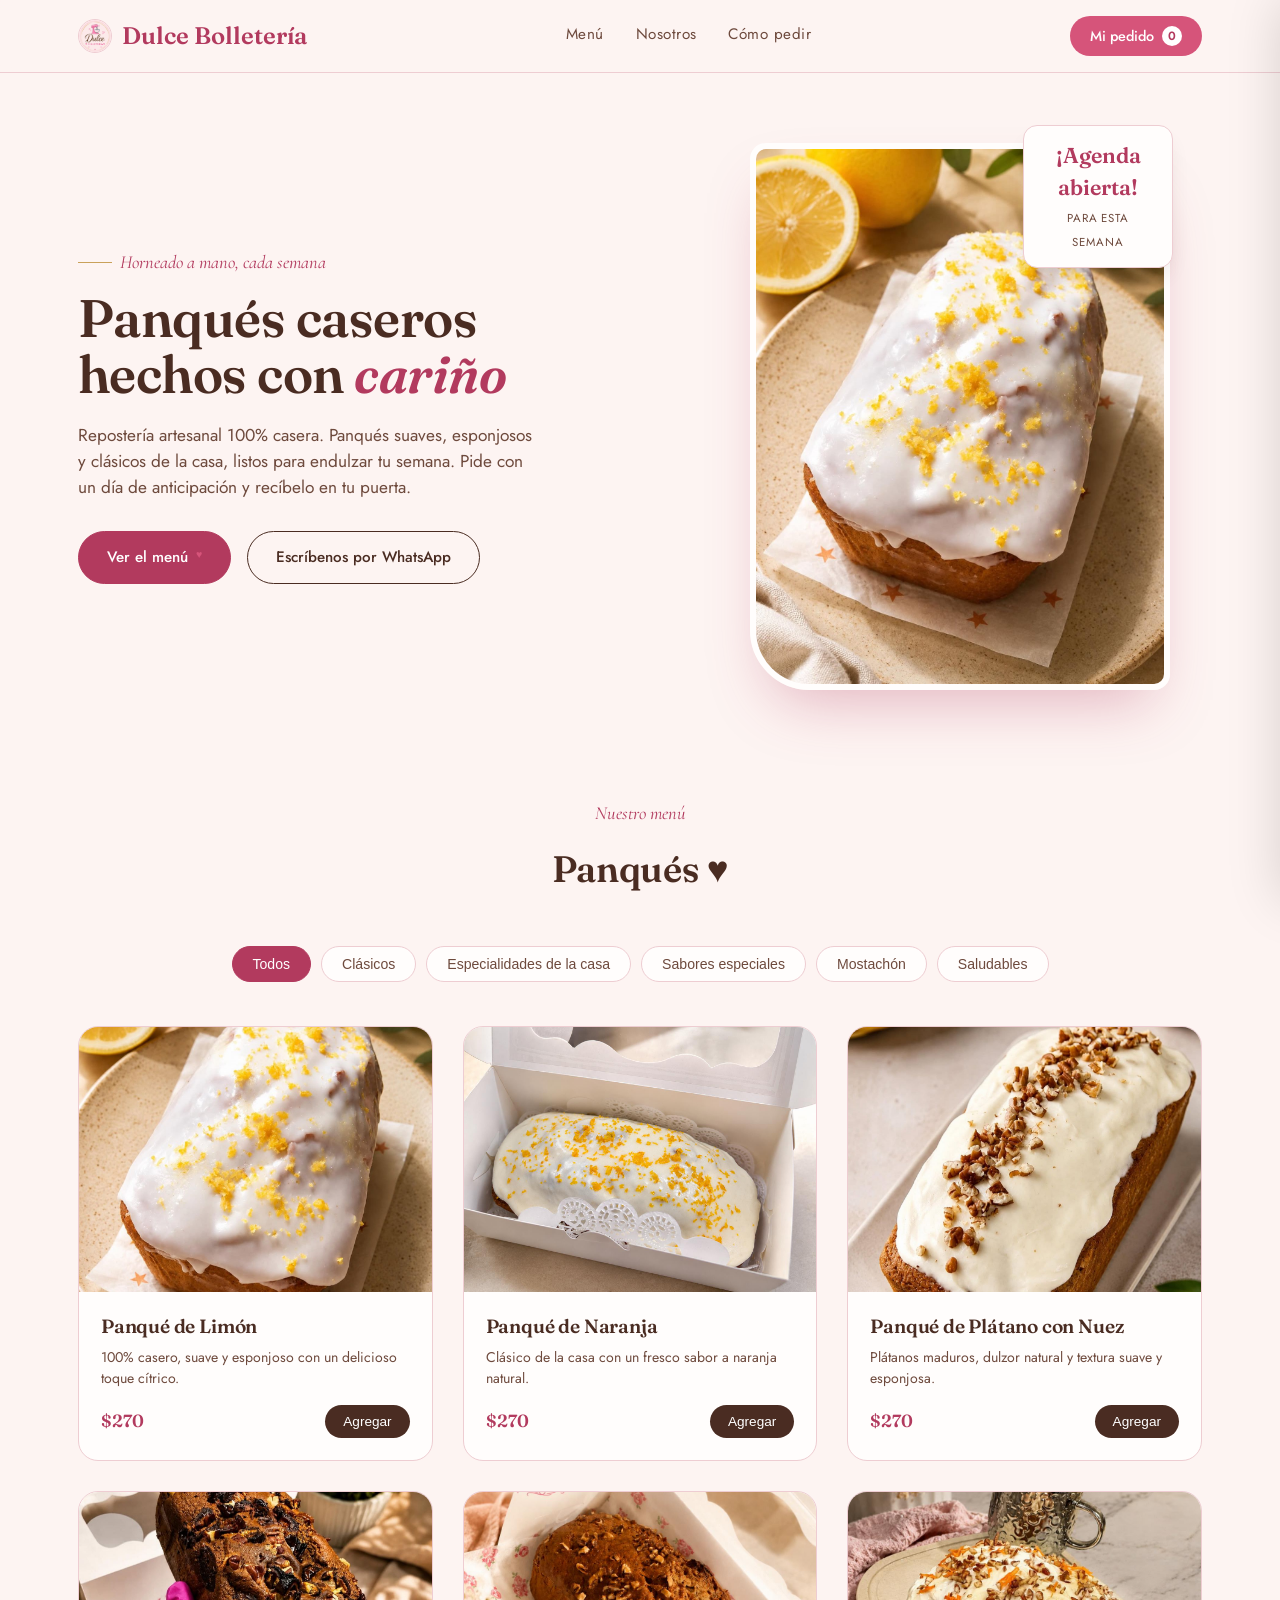
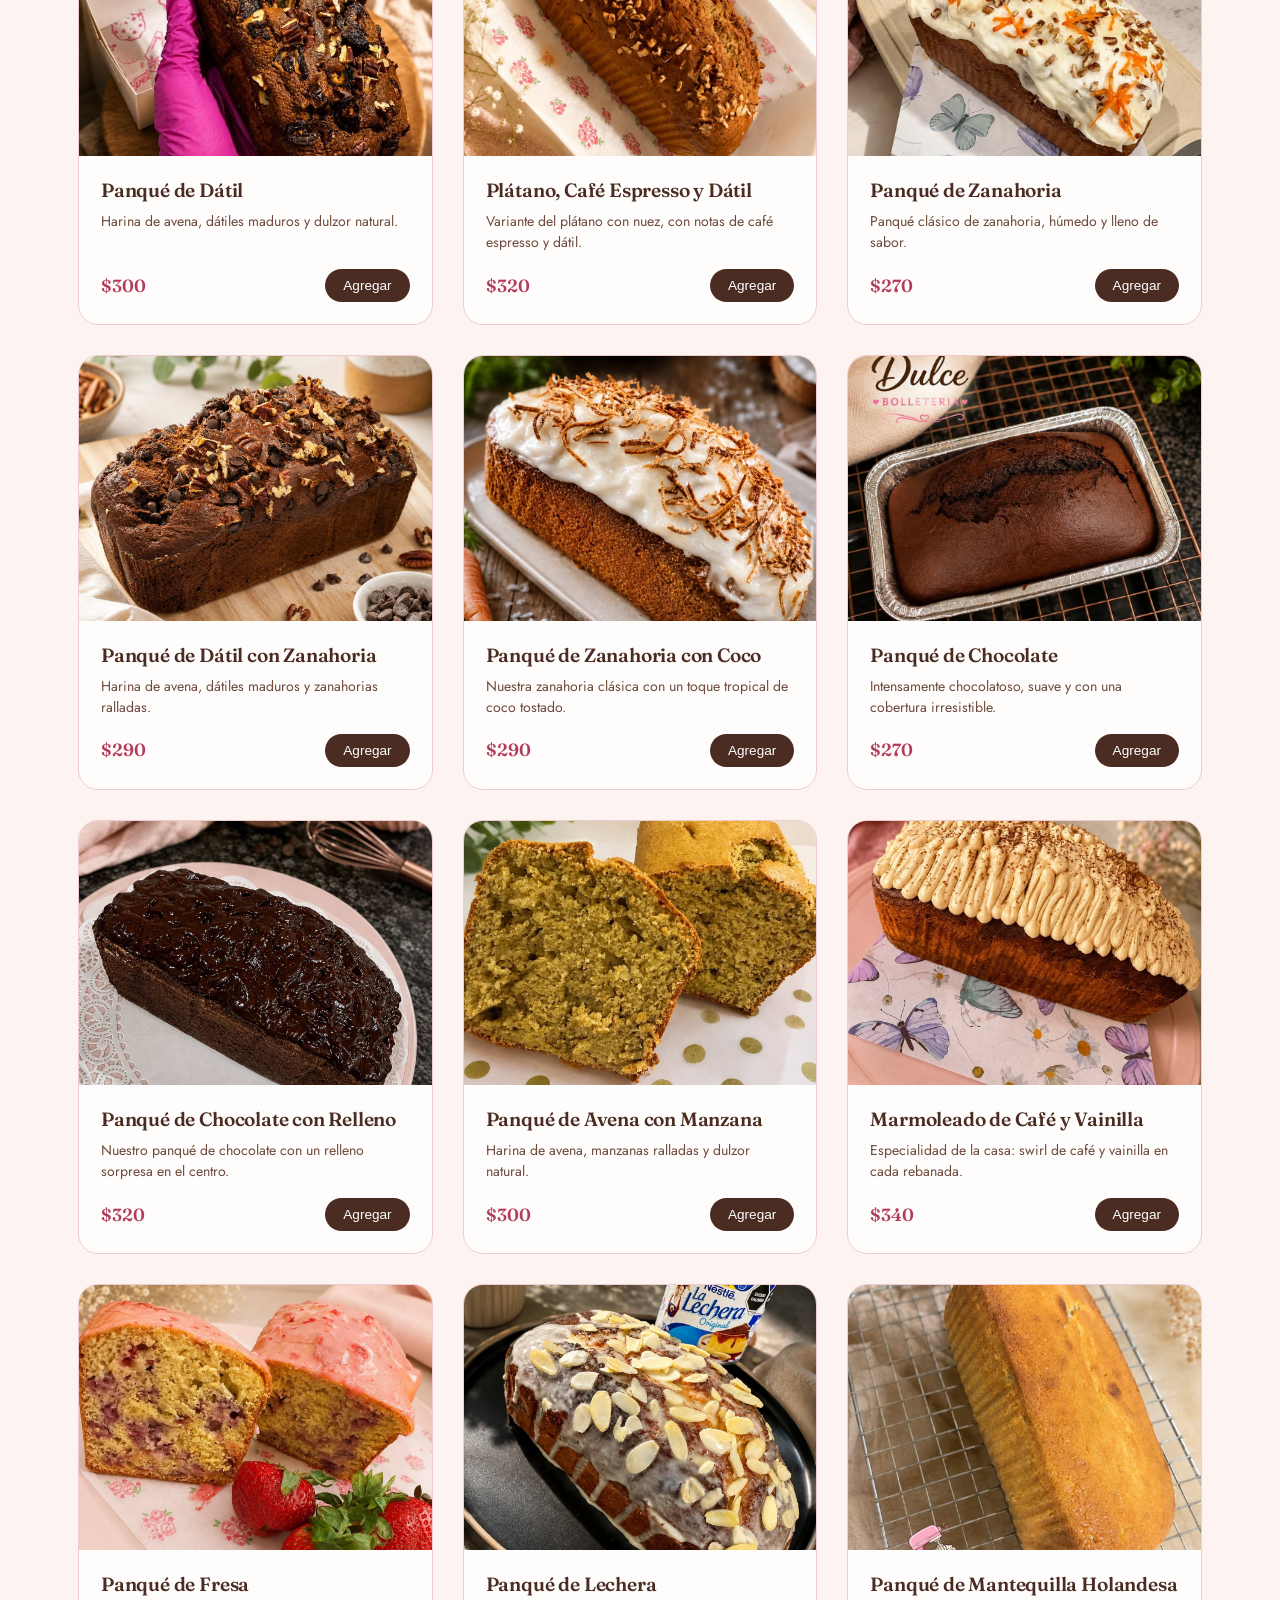
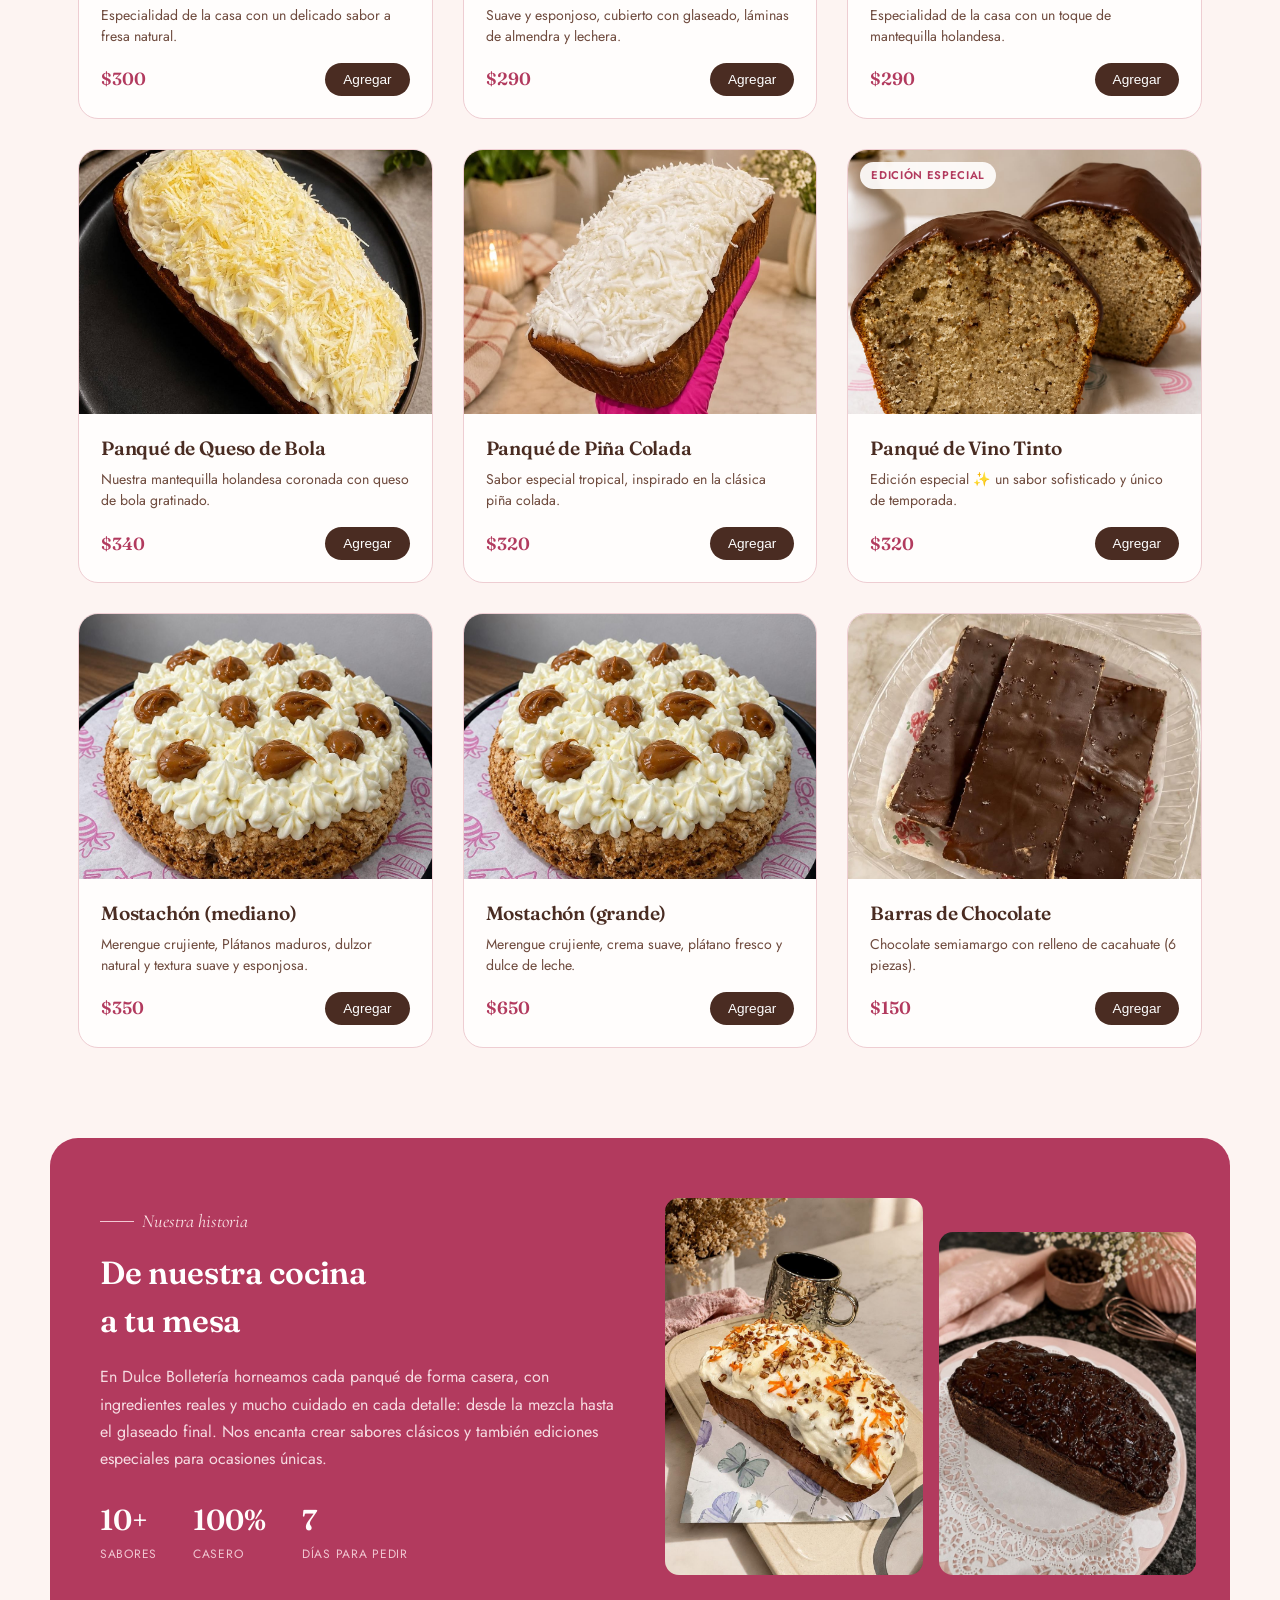
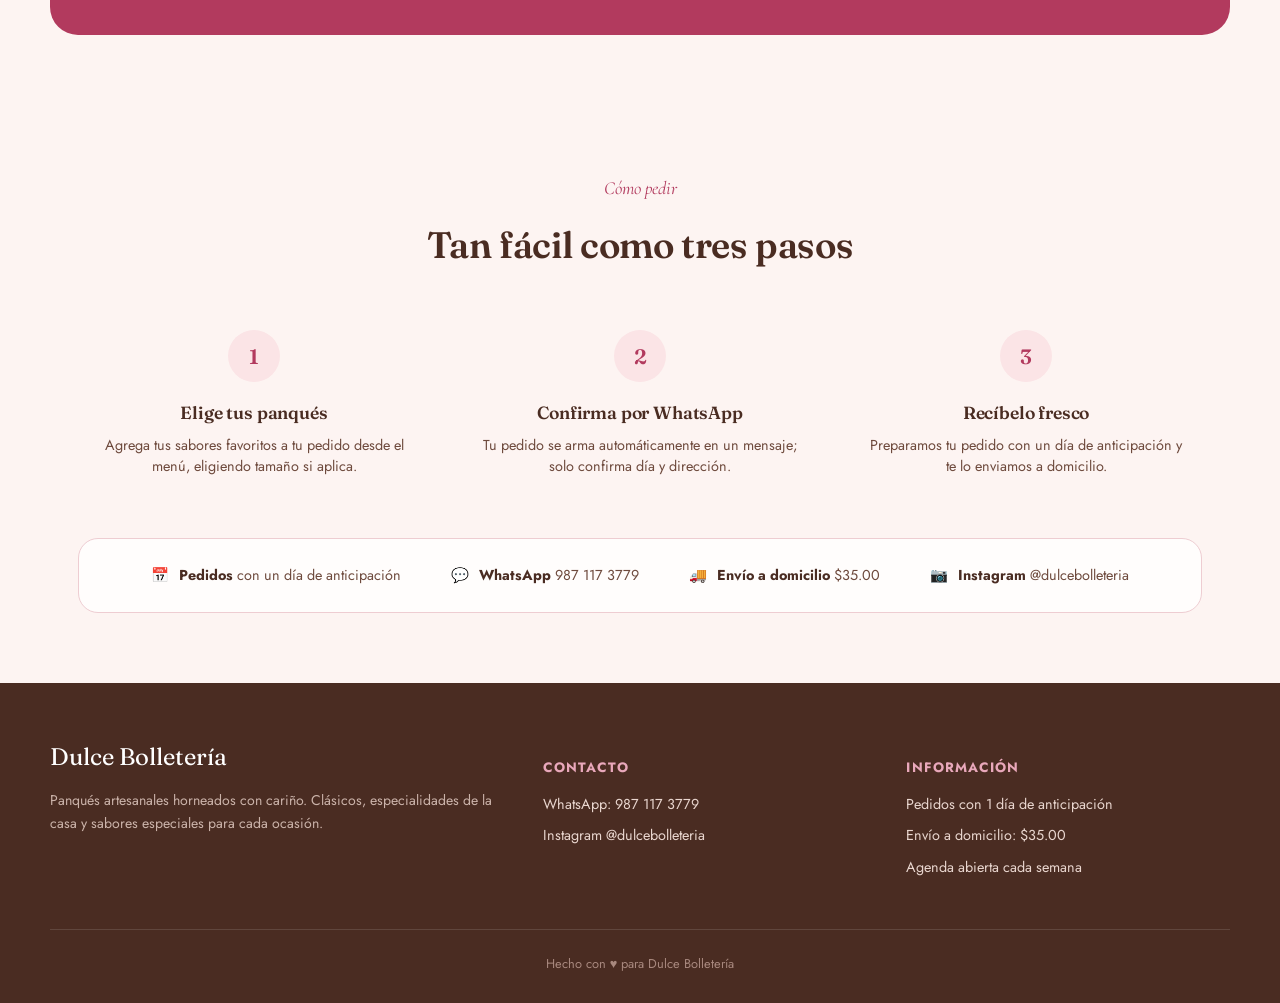
==== index.html @ 69034019 "Update favicon link in index.html" ====
<!DOCTYPE html>
<html lang="es">
<head>
<meta charset="UTF-8">
<meta name="viewport" content="width=device-width, initial-scale=1.0">
<title>Dulce Bolletería — Panqués artesanales</title>
<link rel="icon" type="image/png" href="imgs/logo.jpeg">
<link rel="apple-touch-icon" href="imgs/favicon-180.png">
<link rel="preconnect" href="https://fonts.googleapis.com">
<link href="https://fonts.googleapis.com/css2?family=Cormorant+Garamond:ital,wght@0,500;0,600;0,700;1,500&family=Fraunces:ital,opsz,wght@0,9..144,500;0,9..144,600;1,9..144,500&family=Jost:wght@400;500;600&display=swap" rel="stylesheet">
<link rel="stylesheet" href="css/style.css">
</head>
<body>

<header>
  <div class="nav-wrap">
    <a href="#" class="brand">
      <img class="mixer" src="imgs/logo.jpeg" alt="Logo Dulce Bolletería">
      Dulce Bolletería
    </a>
    <nav class="links">
      <a href="#menu">Menú</a>
      <a href="#nosotros">Nosotros</a>
      <a href="#pedidos">Cómo pedir</a>
    </nav>
    <button class="cart-btn" onclick="openCart()">
      Mi pedido <span class="cart-count" id="cartCount">0</span>
    </button>
  </div>
</header>

<section class="hero">
  <div>
    <div class="hero-eyebrow"><span class="rule"></span> Horneado a mano, cada semana</div>
    <h1>Panqués caseros<br>hechos con <em>cariño</em></h1>
    <p>Repostería artesanal 100% casera. Panqués suaves, esponjosos y clásicos de la casa, listos para endulzar tu semana. Pide con un día de anticipación y recíbelo en tu puerta.</p>
    <div class="hero-ctas">
      <a href="#menu" class="btn-primary">Ver el menú <span class="heart">♥</span></a>
      <a href="https://wa.me/529871173779" target="_blank" class="btn-secondary">Escríbenos por WhatsApp</a>
    </div>
  </div>
  <div class="hero-visual">
    <img src="imgs/panque_limon.jpeg" alt="Panqué de limón">
    <div class="hero-badge">
      <span class="k">¡Agenda<br>abierta!</span>
      <span class="l">Para esta semana</span>
    </div>
  </div>
</section>

<section id="menu">
  <div class="section-head">
    <div class="hero-eyebrow" style="justify-content:center">Nuestro menú</div>
    <h2>Panqués <span class="script">♥</span></h2>
  </div>

  <div class="cat-tabs">
    <button class="cat-tab active" data-filter="all">Todos</button>
    <button class="cat-tab" data-filter="clasicos">Clásicos</button>
    <button class="cat-tab" data-filter="especialidades">Especialidades de la casa</button>
    <button class="cat-tab" data-filter="especiales">Sabores especiales</button>
    <button class="cat-tab" data-filter="mostachon">Mostachón</button>
    <button class="cat-tab" data-filter="saludables">Saludables</button>
  </div>

  <div class="grid" id="productGrid"></div>
</section>

<section class="about" id="nosotros">
  <div>
    <div class="hero-eyebrow" style="color:#fbe4e6"><span class="rule" style="background:#f2c9d4"></span> Nuestra historia</div>
    <h2>De nuestra cocina<br>a tu mesa</h2>
    <p>En Dulce Bolletería horneamos cada panqué de forma casera, con ingredientes reales y mucho cuidado en cada detalle: desde la mezcla hasta el glaseado final. Nos encanta crear sabores clásicos y también ediciones especiales para ocasiones únicas.</p>
    <div class="about-stats">
      <div><span class="k">10+</span><span class="l">Sabores</span></div>
      <div><span class="k">100%</span><span class="l">Casero</span></div>
      <div><span class="k">7</span><span class="l">Días para pedir</span></div>
    </div>
  </div>
  <div class="about-visual">
    <img src="imgs/panque_zanahoria.jpeg" alt="Panqué de zanahoria con coco">
    <img src="imgs/panque_chocolate.jpeg" alt="Panqué de chocolate">
  </div>
</section>

<section id="pedidos">
  <div class="section-head">
    <div class="hero-eyebrow" style="justify-content:center">Cómo pedir</div>
    <h2>Tan fácil como tres pasos</h2>
  </div>
  <div class="steps">
    <div class="step">
      <div class="num">1</div>
      <h3>Elige tus panqués</h3>
      <p>Agrega tus sabores favoritos a tu pedido desde el menú, eligiendo tamaño si aplica.</p>
    </div>
    <div class="step">
      <div class="num">2</div>
      <h3>Confirma por WhatsApp</h3>
      <p>Tu pedido se arma automáticamente en un mensaje; solo confirma día y dirección.</p>
    </div>
    <div class="step">
      <div class="num">3</div>
      <h3>Recíbelo fresco</h3>
      <p>Preparamos tu pedido con un día de anticipación y te lo enviamos a domicilio.</p>
    </div>
  </div>

  <div class="info-strip">
    <div class="info-item">📅 <span><strong>Pedidos</strong> con un día de anticipación</span></div>
    <div class="info-item">💬 <span><strong>WhatsApp</strong> 987 117 3779</span></div>
    <div class="info-item">🚚 <span><strong>Envío a domicilio</strong> $35.00</span></div>
    <div class="info-item">📷 <span><strong>Instagram</strong> @dulcebolleteria</span></div>
  </div>
</section>

<footer>
  <div class="footer-wrap">
    <div>
      <div class="footer-brand">Dulce Bolletería</div>
      <p>Panqués artesanales horneados con cariño. Clásicos, especialidades de la casa y sabores especiales para cada ocasión.</p>
    </div>
    <div>
      <h4>Contacto</h4>
      <ul>
        <li><a href="https://wa.me/529871173779" target="_blank">WhatsApp: 987 117 3779</a></li>
        <li><a href="https://instagram.com/dulcebolleteria" target="_blank">Instagram @dulcebolleteria</a></li>
      </ul>
    </div>
    <div>
      <h4>Información</h4>
      <ul>
        <li>Pedidos con 1 día de anticipación</li>
        <li>Envío a domicilio: $35.00</li>
        <li>Agenda abierta cada semana</li>
      </ul>
    </div>
  </div>
  <div class="footer-bottom">Hecho con ♥ para Dulce Bolletería</div>
</footer>

<!-- Cart drawer -->
<div class="overlay" id="overlay" onclick="closeCart()"></div>
<div class="drawer" id="drawer">
  <div class="drawer-head">
    <h3>Tu pedido</h3>
    <button class="close-btn" onclick="closeCart()">&times;</button>
  </div>
  <div class="drawer-body" id="drawerBody">
    <div class="drawer-empty">Aún no has agregado panqués <span class="heart">♥</span></div>
  </div>
  <div class="drawer-foot">
    <textarea class="drawer-note" id="noteInput" placeholder="Notas para tu pedido (fecha deseada, dirección, etc.)" rows="2"></textarea>
    <div class="drawer-total"><span>Total estimado</span><strong id="totalPrice">$0</strong></div>
    <button class="whatsapp-btn" id="waBtn" onclick="sendOrder()" disabled>
      Enviar pedido por WhatsApp
    </button>
  </div>
</div>

<script src="js/script.js"></script>

</body>
</html>
---- css/style.css ----
:root{
    --cream: #fdf4f2;
    --blush: #fbe4e6;
    --rose: #d6547a;
    --rose-deep: #b23a5e;
    --gold: #c9a15a;
    --cocoa: #4a2c22;
    --cocoa-soft: #6e4a3d;
    --line: #eecdd2;
    --white: #fffdfc;
  }

  *{box-sizing:border-box;}
  html{scroll-behavior:smooth;}
  body{
    margin:0;
    background:var(--cream);
    color:var(--cocoa);
    font-family:'Jost', sans-serif;
    font-size:16px;
    line-height:1.5;
  }
  h1,h2,h3,.display{
    font-family:'Fraunces', serif;
    font-weight:600;
    letter-spacing:-0.01em;
  }
  .script{
    font-family:'Cormorant Garamond', serif;
    font-style:italic;
  }

  a{color:inherit;}

  /* ---- decorative hearts ---- */
  .heart{
    display:inline-block;
    color:var(--rose);
    font-size:0.7em;
    transform:translateY(-2px);
  }

  /* ---- header / nav ---- */
  header{
    position:sticky;
    top:0;
    z-index:50;
    background:rgba(253,244,242,0.92);
    backdrop-filter:blur(6px);
    border-bottom:1px solid var(--line);
  }
  .nav-wrap{
    max-width:1180px;
    margin:0 auto;
    padding:16px 28px;
    display:flex;
    align-items:center;
    justify-content:space-between;
  }
  .brand{
    display:flex;
    align-items:center;
    gap:10px;
    font-family:'Fraunces', serif;
    font-size:1.5rem;
    font-weight:600;
    color:var(--rose-deep);
    text-decoration:none;
  }
  .brand .mixer{
    width:34px;height:34px;
    flex-shrink:0;
    border-radius:50%;
    object-fit:cover;
    border:1px solid var(--line);
  }
  nav.links{
    display:flex;
    gap:32px;
    font-size:0.95rem;
    letter-spacing:0.03em;
  }
  nav.links a{
    text-decoration:none;
    color:var(--cocoa-soft);
    position:relative;
    padding-bottom:4px;
  }
  nav.links a:hover{color:var(--rose-deep);}
  .cart-btn{
    display:flex;
    align-items:center;
    gap:8px;
    background:var(--rose);
    color:white;
    border:none;
    padding:10px 20px;
    border-radius:999px;
    font-family:'Jost', sans-serif;
    font-size:0.9rem;
    font-weight:500;
    cursor:pointer;
    transition:background 0.2s, transform 0.15s;
  }
  .cart-btn:hover{background:var(--rose-deep); transform:translateY(-1px);}
  .cart-count{
    background:white;
    color:var(--rose-deep);
    border-radius:50%;
    width:20px;height:20px;
    display:flex;align-items:center;justify-content:center;
    font-size:0.75rem;
    font-weight:600;
  }

  .mobile-toggle{display:none;}

  /* ---- hero ---- */
  .hero{
    max-width:1180px;
    margin:0 auto;
    padding:70px 28px 40px;
    display:grid;
    grid-template-columns:1.1fr 0.9fr;
    gap:50px;
    align-items:center;
  }
  .hero-eyebrow{
    font-family:'Cormorant Garamond', serif;
    font-style:italic;
    font-size:1.15rem;
    color:var(--rose-deep);
    margin-bottom:14px;
    display:flex;
    align-items:center;
    gap:8px;
  }
  .hero-eyebrow .rule{
    width:34px;height:1px;
    background:var(--gold);
    display:inline-block;
  }
  .hero h1{
    font-size:3.3rem;
    line-height:1.05;
    margin:0 0 22px;
    color:var(--cocoa);
  }
  .hero h1 em{
    color:var(--rose-deep);
    font-style:italic;
  }
  .hero p{
    font-size:1.08rem;
    color:var(--cocoa-soft);
    max-width:460px;
    margin-bottom:30px;
  }
  .hero-ctas{display:flex; gap:16px; flex-wrap:wrap;}
  .btn-primary, .btn-secondary{
    padding:14px 28px;
    border-radius:999px;
    text-decoration:none;
    font-size:0.95rem;
    font-weight:500;
    transition:all 0.2s;
    display:inline-flex;
    align-items:center;
    gap:8px;
  }
  .btn-primary{
    background:var(--rose-deep);
    color:white;
    border:1px solid var(--rose-deep);
  }
  .btn-primary:hover{background:var(--rose); border-color:var(--rose);}
  .btn-secondary{
    background:transparent;
    color:var(--cocoa);
    border:1px solid var(--cocoa);
  }
  .btn-secondary:hover{background:var(--cocoa); color:var(--white);}

  .hero-visual{
    position:relative;
    display:flex;
    justify-content:center;
    align-items:center;
  }
  .hero-visual img{
    width:100%;
    max-width:420px;
    border-radius:16px 60px 16px 60px;
    box-shadow:0 30px 60px -20px rgba(178,58,94,0.35);
    border:6px solid var(--white);
  }
  .hero-badge{
    position:absolute;
    top:-18px;
    right:6%;
    background:var(--white);
    border:1px solid var(--line);
    padding:14px 18px;
    border-radius:14px;
    box-shadow:0 12px 24px -10px rgba(74,44,34,0.2);
    text-align:center;
    max-width:150px;
  }
  .hero-badge .k{
    font-family:'Fraunces', serif;
    font-weight:600;
    color:var(--rose-deep);
    font-size:1.35rem;
    display:block;
  }
  .hero-badge .l{
    font-size:0.72rem;
    letter-spacing:0.08em;
    text-transform:uppercase;
    color:var(--cocoa-soft);
  }

  /* ---- section shell ---- */
  section{
    max-width:1180px;
    margin:0 auto;
    padding:70px 28px;
  }
  .section-head{
    text-align:center;
    margin-bottom:48px;
  }
  .section-head .hero-eyebrow{justify-content:center;}
  .section-head h2{
    font-size:2.3rem;
    margin:0;
  }

  .divider-row{
    display:flex;
    align-items:center;
    gap:14px;
    justify-content:center;
    margin:6px 0 0;
  }
  .divider-row .rule{width:50px;height:1px;background:var(--gold);}

  /* ---- category tabs ---- */
  .cat-tabs{
    display:flex;
    justify-content:center;
    gap:10px;
    flex-wrap:wrap;
    margin-bottom:44px;
  }
  .cat-tab{
    padding:9px 20px;
    border-radius:999px;
    border:1px solid var(--line);
    background:var(--white);
    font-size:0.88rem;
    color:var(--cocoa-soft);
    cursor:pointer;
    transition:all 0.2s;
  }
  .cat-tab.active, .cat-tab:hover{
    background:var(--rose-deep);
    border-color:var(--rose-deep);
    color:white;
  }

  /* ---- product grid ---- */
  .grid{
    display:grid;
    grid-template-columns:repeat(3, 1fr);
    gap:30px;
  }
  .card{
    background:var(--white);
    border-radius:20px;
    overflow:hidden;
    border:1px solid var(--line);
    transition:transform 0.25s, box-shadow 0.25s;
    display:flex;
    flex-direction:column;
  }
  .card:hover{
    transform:translateY(-5px);
    box-shadow:0 24px 40px -18px rgba(178,58,94,0.28);
  }
  .card-img-wrap{
    position:relative;
    aspect-ratio:4/3;
    overflow:hidden;
    background:var(--blush);
  }
  .card-img-wrap img{
    width:100%;height:100%;
    object-fit:cover;
    transition:transform 0.5s;
  }
  .card:hover .card-img-wrap img{transform:scale(1.06);}
  .card-tag{
    position:absolute;
    top:12px;left:12px;
    background:rgba(255,253,252,0.92);
    color:var(--rose-deep);
    font-size:0.7rem;
    letter-spacing:0.06em;
    text-transform:uppercase;
    padding:5px 11px;
    border-radius:999px;
    font-weight:600;
  }
  .card-noimg{
    aspect-ratio:4/3;
    background:linear-gradient(135deg, var(--blush), #f6d9de);
    display:flex;
    align-items:center;
    justify-content:center;
  }
  .card-noimg .heart-lg{
    font-size:2.2rem;
    color:var(--rose);
    opacity:0.55;
  }
  .card-body{
    padding:20px 22px 22px;
    display:flex;
    flex-direction:column;
    flex:1;
  }
  .card-body h3{
    font-size:1.2rem;
    margin:0 0 6px;
    color:var(--cocoa);
  }
  .card-body p{
    font-size:0.88rem;
    color:var(--cocoa-soft);
    margin:0 0 16px;
    flex:1;
  }
  .card-foot{
    display:flex;
    align-items:center;
    justify-content:space-between;
    gap:10px;
  }
  .price{
    font-family:'Fraunces', serif;
    font-weight:600;
    color:var(--rose-deep);
    font-size:1.1rem;
  }
  .add-btn{
    background:var(--cocoa);
    color:white;
    border:none;
    padding:9px 18px;
    border-radius:999px;
    font-size:0.85rem;
    cursor:pointer;
    transition:background 0.2s;
    white-space:nowrap;
  }
  .add-btn:hover{background:var(--rose-deep);}
  .add-btn.added{background:#5f8f6e;}

  .size-select{
    display:flex;
    gap:6px;
    margin-bottom:14px;
  }
  .size-opt{
    flex:1;
    text-align:center;
    padding:7px 4px;
    border:1px solid var(--line);
    border-radius:8px;
    font-size:0.78rem;
    cursor:pointer;
    color:var(--cocoa-soft);
  }
  .size-opt.sel{
    border-color:var(--rose-deep);
    background:var(--blush);
    color:var(--rose-deep);
    font-weight:500;
  }

  /* ---- especial edicion tag ---- */
  .special-flag{
    color:var(--gold);
    font-family:'Cormorant Garamond', serif;
    font-style:italic;
    font-size:0.85rem;
  }

  /* ---- about / signature strip ---- */
  .about{
    background:var(--rose-deep);
    color:var(--white);
    border-radius:28px;
    max-width:1180px;
    margin:20px auto 70px;
    padding:60px 50px;
    display:grid;
    grid-template-columns:1fr 1fr;
    gap:50px;
    align-items:center;
  }
  .about h2{
    color:white;
    font-size:2rem;
    margin:0 0 18px;
  }
  .about p{
    color:#f6dbe2;
    font-size:1rem;
    line-height:1.7;
  }
  .about-stats{
    display:flex;
    gap:36px;
    margin-top:26px;
  }
  .about-stats div{text-align:left;}
  .about-stats .k{
    font-family:'Fraunces', serif;
    font-size:1.8rem;
    font-weight:600;
    display:block;
  }
  .about-stats .l{
    font-size:0.75rem;
    letter-spacing:0.06em;
    text-transform:uppercase;
    color:#f0c6d1;
  }
  .about-visual{
    display:flex;
    gap:16px;
  }
  .about-visual img{
    width:50%;
    aspect-ratio:3/4;
    object-fit:cover;
    border-radius:14px;
  }
  .about-visual img:nth-child(2){margin-top:34px;}

  /* ---- how it works ---- */
  .steps{
    display:grid;
    grid-template-columns:repeat(3,1fr);
    gap:34px;
  }
  .step{
    text-align:center;
    padding:10px 18px;
  }
  .step .num{
    width:52px;height:52px;
    border-radius:50%;
    background:var(--blush);
    color:var(--rose-deep);
    display:flex;align-items:center;justify-content:center;
    font-family:'Fraunces', serif;
    font-weight:600;
    font-size:1.3rem;
    margin:0 auto 18px;
  }
  .step h3{font-size:1.1rem; margin:0 0 8px;}
  .step p{font-size:0.9rem; color:var(--cocoa-soft); margin:0;}

  /* ---- delivery note ---- */
  .info-strip{
    display:flex;
    justify-content:center;
    gap:50px;
    flex-wrap:wrap;
    background:var(--white);
    border:1px solid var(--line);
    border-radius:20px;
    padding:26px 30px;
    margin-top:50px;
  }
  .info-item{
    display:flex;
    align-items:center;
    gap:10px;
    font-size:0.9rem;
    color:var(--cocoa-soft);
  }
  .info-item strong{color:var(--cocoa);}

  /* ---- footer ---- */
  footer{
    background:var(--cocoa);
    color:#e9d6cf;
    padding:56px 28px 30px;
  }
  .footer-wrap{
    max-width:1180px;
    margin:0 auto;
    display:grid;
    grid-template-columns:1.4fr 1fr 1fr;
    gap:40px;
  }
  .footer-brand{
    font-family:'Fraunces', serif;
    font-size:1.5rem;
    color:white;
    margin-bottom:12px;
  }
  footer p{font-size:0.88rem; color:#cbb3aa; line-height:1.6;}
  footer h4{
    font-size:0.85rem;
    letter-spacing:0.08em;
    text-transform:uppercase;
    color:#e9a8bb;
    margin-bottom:16px;
  }
  footer ul{list-style:none; padding:0; margin:0;}
  footer li{margin-bottom:10px; font-size:0.9rem;}
  footer a{text-decoration:none; color:#e9d6cf;}
  footer a:hover{color:var(--rose);}
  .footer-bottom{
    max-width:1180px;
    margin:40px auto 0;
    padding-top:24px;
    border-top:1px solid rgba(255,255,255,0.12);
    font-size:0.8rem;
    color:#a8887e;
    text-align:center;
  }

  /* ---- cart drawer ---- */
  .overlay{
    position:fixed; inset:0;
    background:rgba(74,44,34,0.4);
    z-index:90;
    opacity:0;
    pointer-events:none;
    transition:opacity 0.25s;
  }
  .overlay.open{opacity:1; pointer-events:auto;}
  .drawer{
    position:fixed;
    top:0; right:-420px;
    width:400px; max-width:88vw;
    height:100%;
    background:var(--cream);
    z-index:100;
    box-shadow:-20px 0 50px rgba(0,0,0,0.15);
    transition:right 0.3s ease;
    display:flex;
    flex-direction:column;
  }
  .drawer.open{right:0;}
  .drawer-head{
    padding:24px 26px;
    border-bottom:1px solid var(--line);
    display:flex;
    justify-content:space-between;
    align-items:center;
  }
  .drawer-head h3{margin:0; font-size:1.3rem;}
  .close-btn{
    background:none; border:none;
    font-size:1.5rem;
    cursor:pointer;
    color:var(--cocoa-soft);
    line-height:1;
  }
  .drawer-body{
    flex:1;
    overflow-y:auto;
    padding:20px 26px;
  }
  .drawer-empty{
    text-align:center;
    color:var(--cocoa-soft);
    padding:60px 10px;
    font-size:0.95rem;
  }
  .cart-item{
    display:flex;
    gap:12px;
    padding:14px 0;
    border-bottom:1px solid var(--line);
  }
  .cart-item img{
    width:64px;height:64px;
    object-fit:cover;
    border-radius:10px;
    flex-shrink:0;
    background:var(--blush);
  }
  .cart-item-info{flex:1;}
  .cart-item-info .name{font-weight:500; font-size:0.95rem;}
  .cart-item-info .meta{font-size:0.78rem; color:var(--cocoa-soft);}
  .cart-item-controls{
    display:flex;
    align-items:center;
    gap:8px;
    margin-top:6px;
  }
  .qty-btn{
    width:24px;height:24px;
    border-radius:50%;
    border:1px solid var(--line);
    background:white;
    cursor:pointer;
    font-size:0.9rem;
    line-height:1;
  }
  .remove-link{
    font-size:0.76rem;
    color:var(--rose-deep);
    cursor:pointer;
    text-decoration:underline;
    margin-left:auto;
  }
  .drawer-foot{
    padding:22px 26px 28px;
    border-top:1px solid var(--line);
  }
  .drawer-note{
    width:100%;
    border:1px solid var(--line);
    border-radius:10px;
    padding:10px 12px;
    font-family:inherit;
    font-size:0.85rem;
    resize:none;
    margin-bottom:14px;
    background:white;
  }
  .drawer-total{
    display:flex;
    justify-content:space-between;
    font-size:0.95rem;
    margin-bottom:16px;
  }
  .drawer-total strong{font-family:'Fraunces', serif; font-size:1.2rem; color:var(--rose-deep);}
  .whatsapp-btn{
    width:100%;
    background:#3fa458;
    color:white;
    border:none;
    padding:15px;
    border-radius:12px;
    font-size:1rem;
    font-weight:500;
    cursor:pointer;
    display:flex;
    align-items:center;
    justify-content:center;
    gap:10px;
    transition:background 0.2s;
  }
  .whatsapp-btn:hover{background:#33934c;}
  .whatsapp-btn:disabled{background:#cbb7ac; cursor:not-allowed;}

  @media (max-width: 900px){
    .nav-wrap{padding:14px 20px;}
    nav.links{display:none;}
    .hero{grid-template-columns:1fr; padding-top:40px;}
    .hero h1{font-size:2.4rem;}
    .hero-visual{order:-1;}
    .hero-badge{right:10px;}
    .grid{grid-template-columns:repeat(2,1fr);}
    .about{grid-template-columns:1fr; padding:40px 26px;}
    .about-visual{order:-1;}
    .steps{grid-template-columns:1fr;}
    .footer-wrap{grid-template-columns:1fr; gap:28px;}
  }
  @media (max-width: 560px){
    .grid{grid-template-columns:1fr;}
    .hero h1{font-size:2rem;}
    .about-stats{gap:22px;}
  }
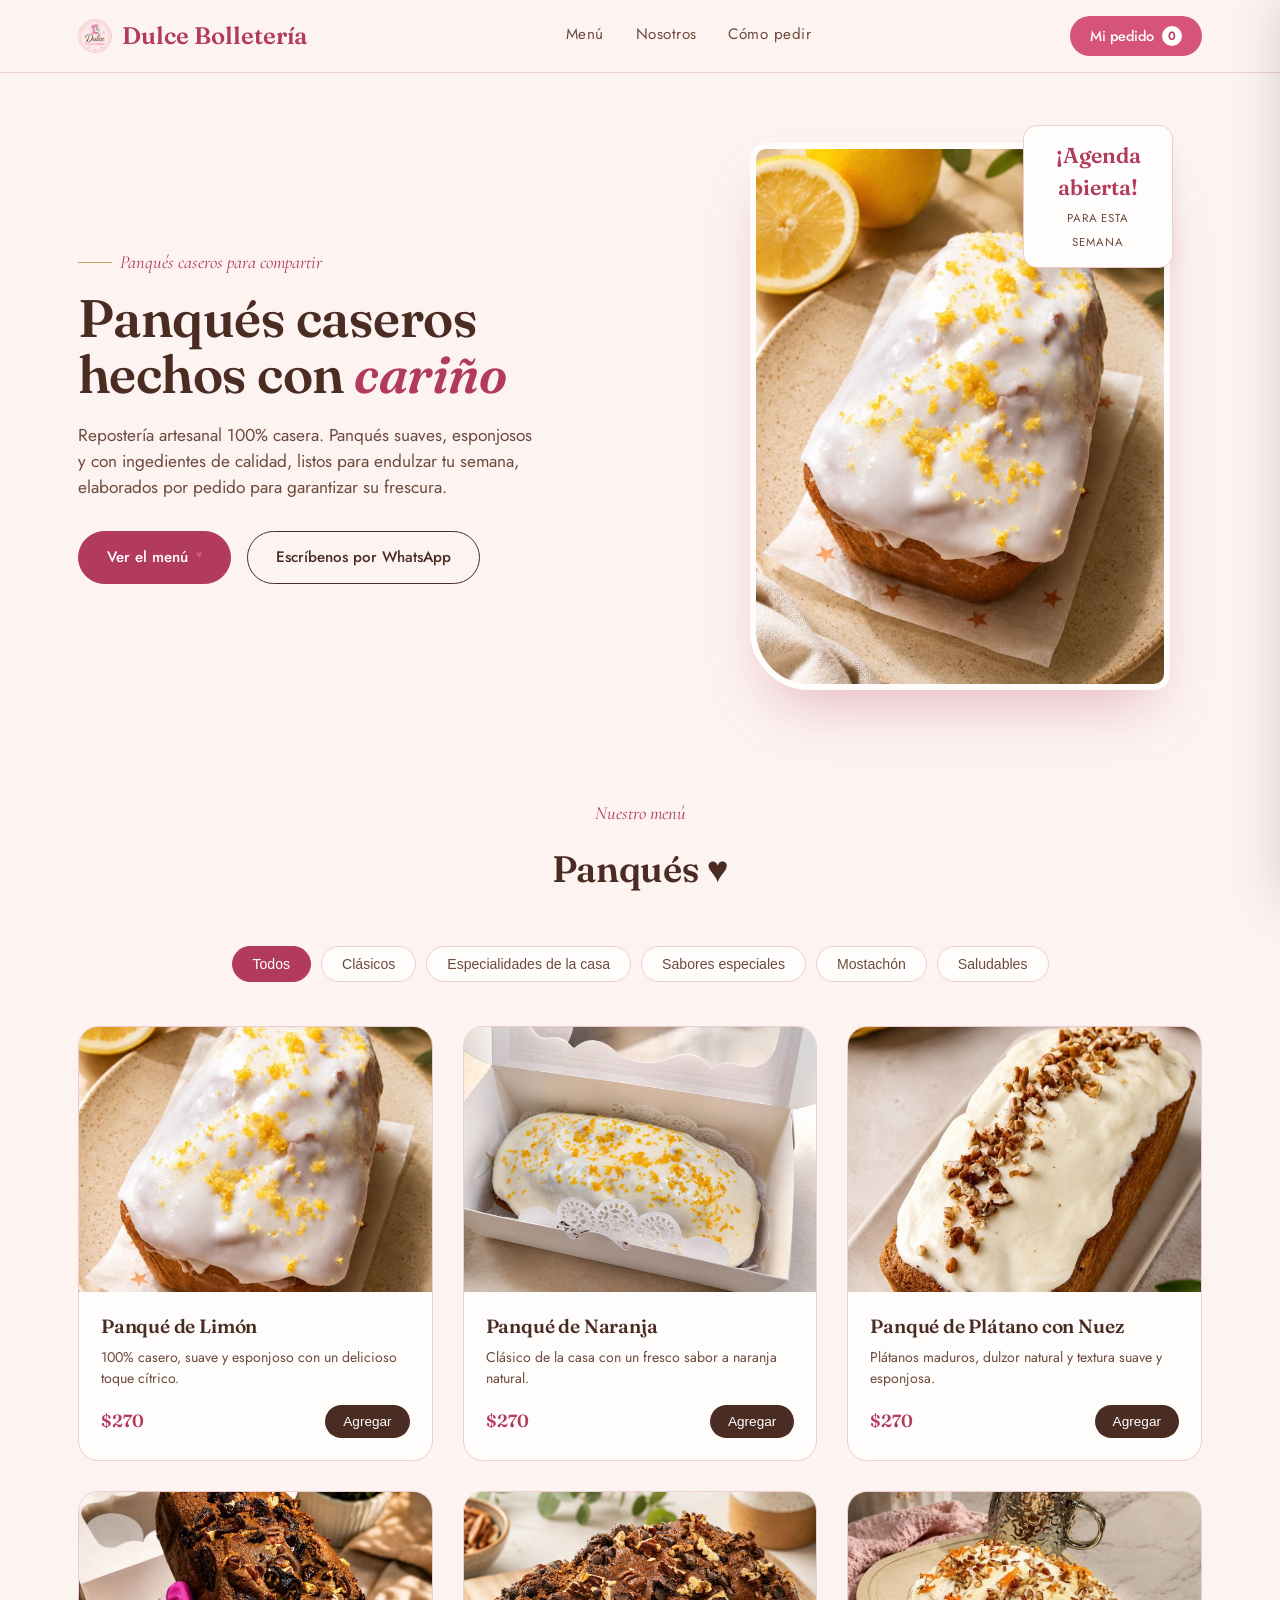
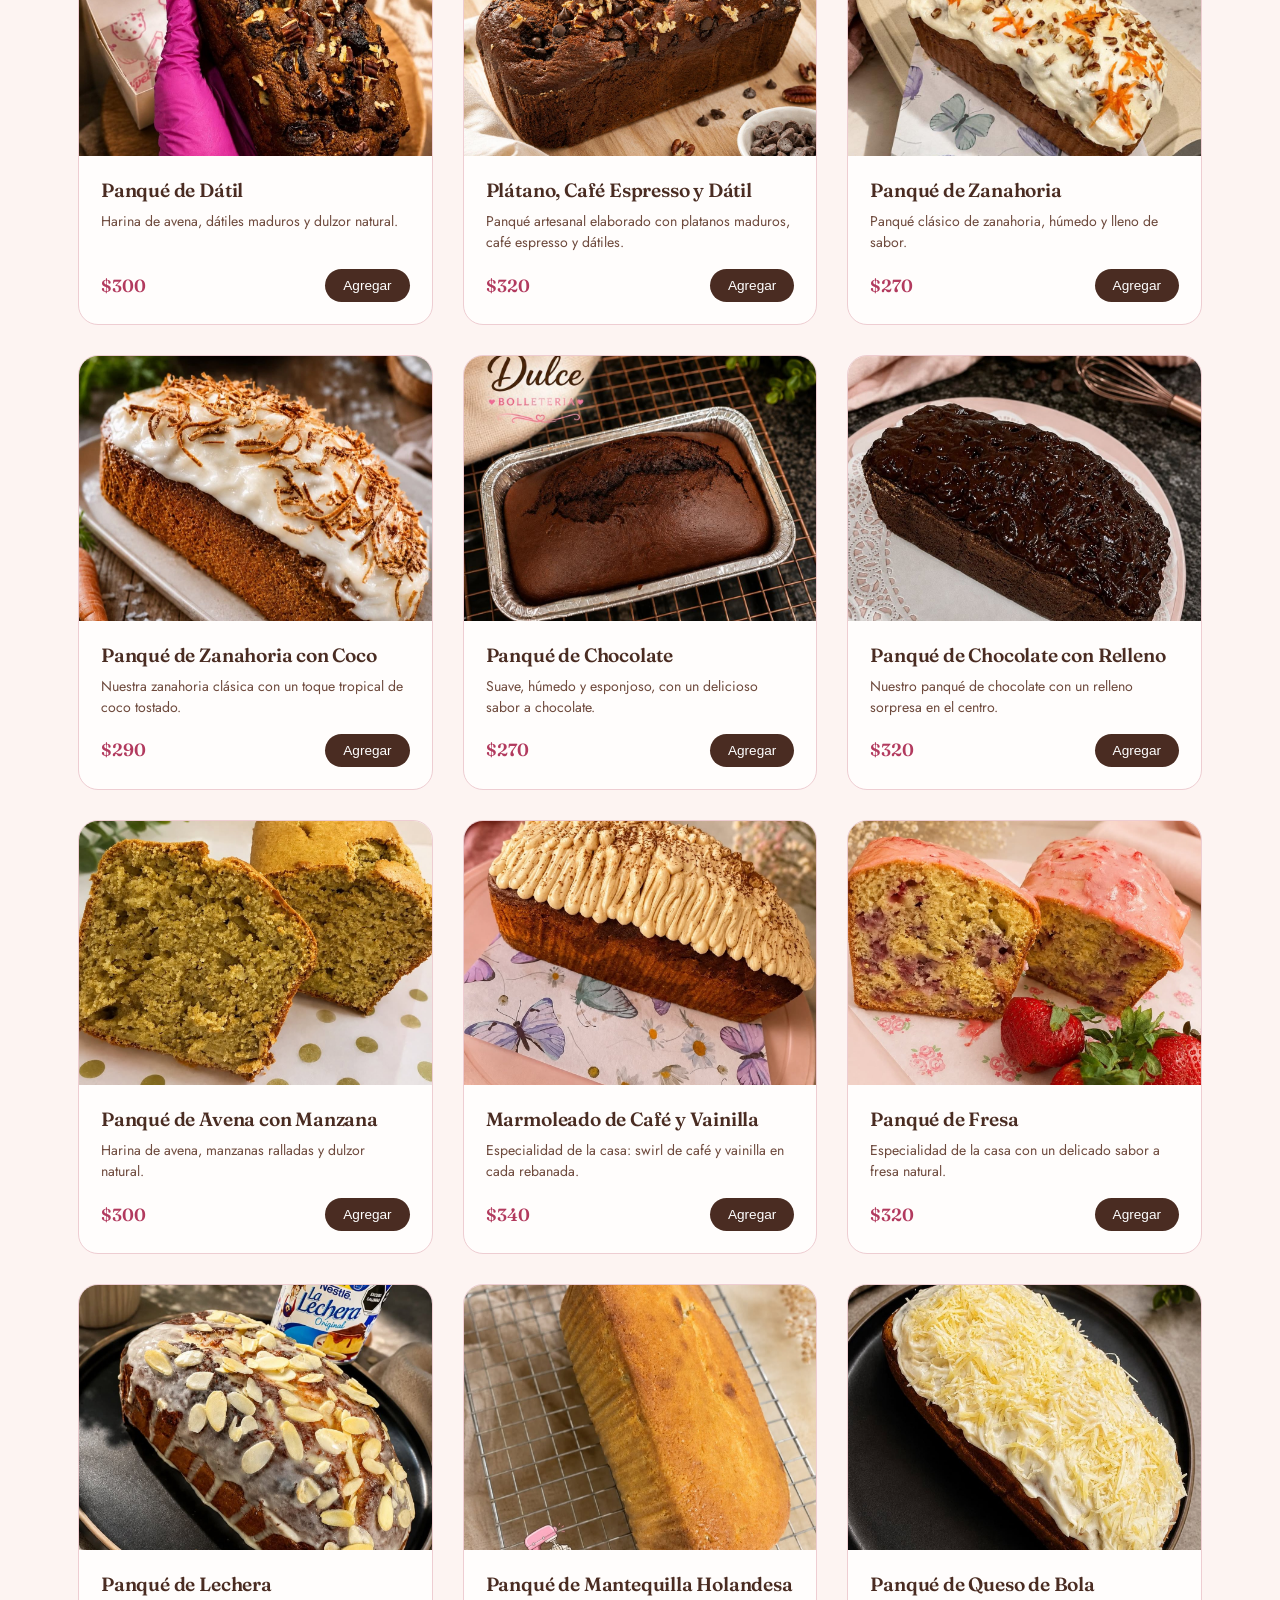
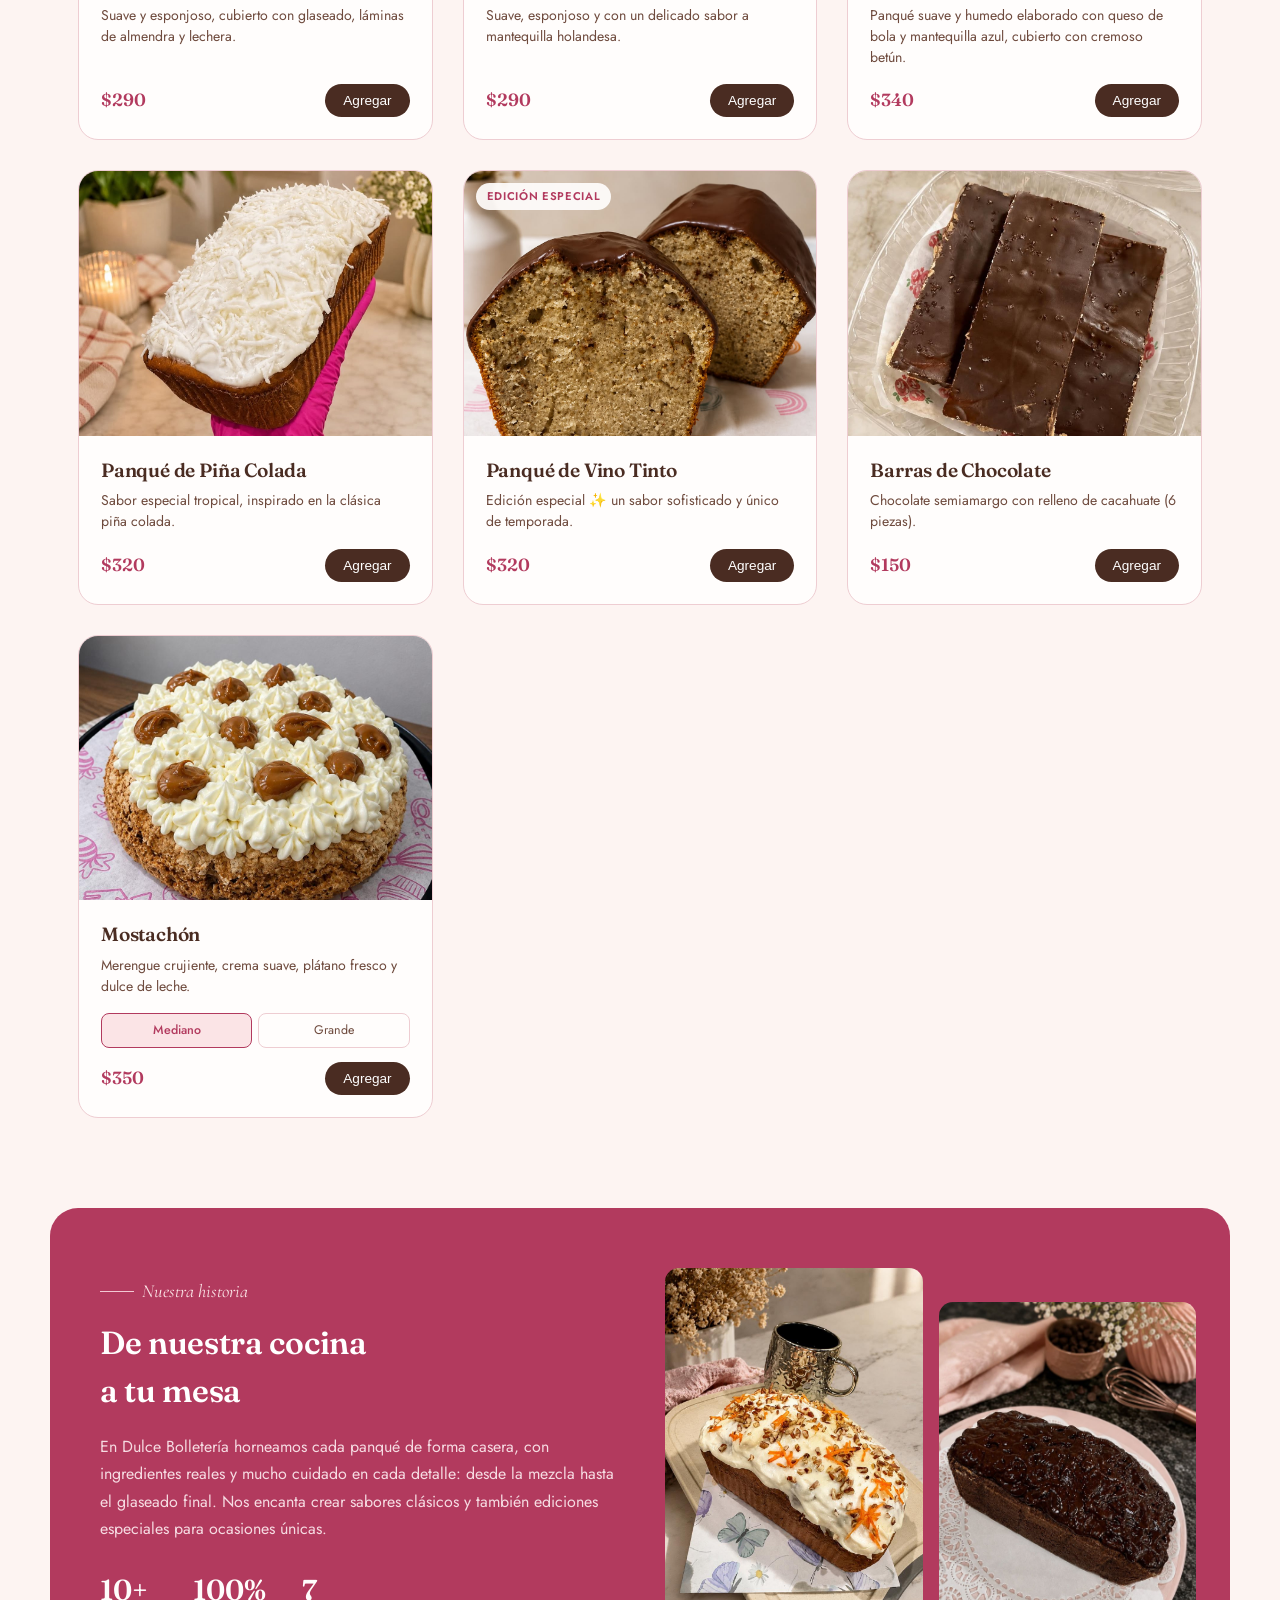
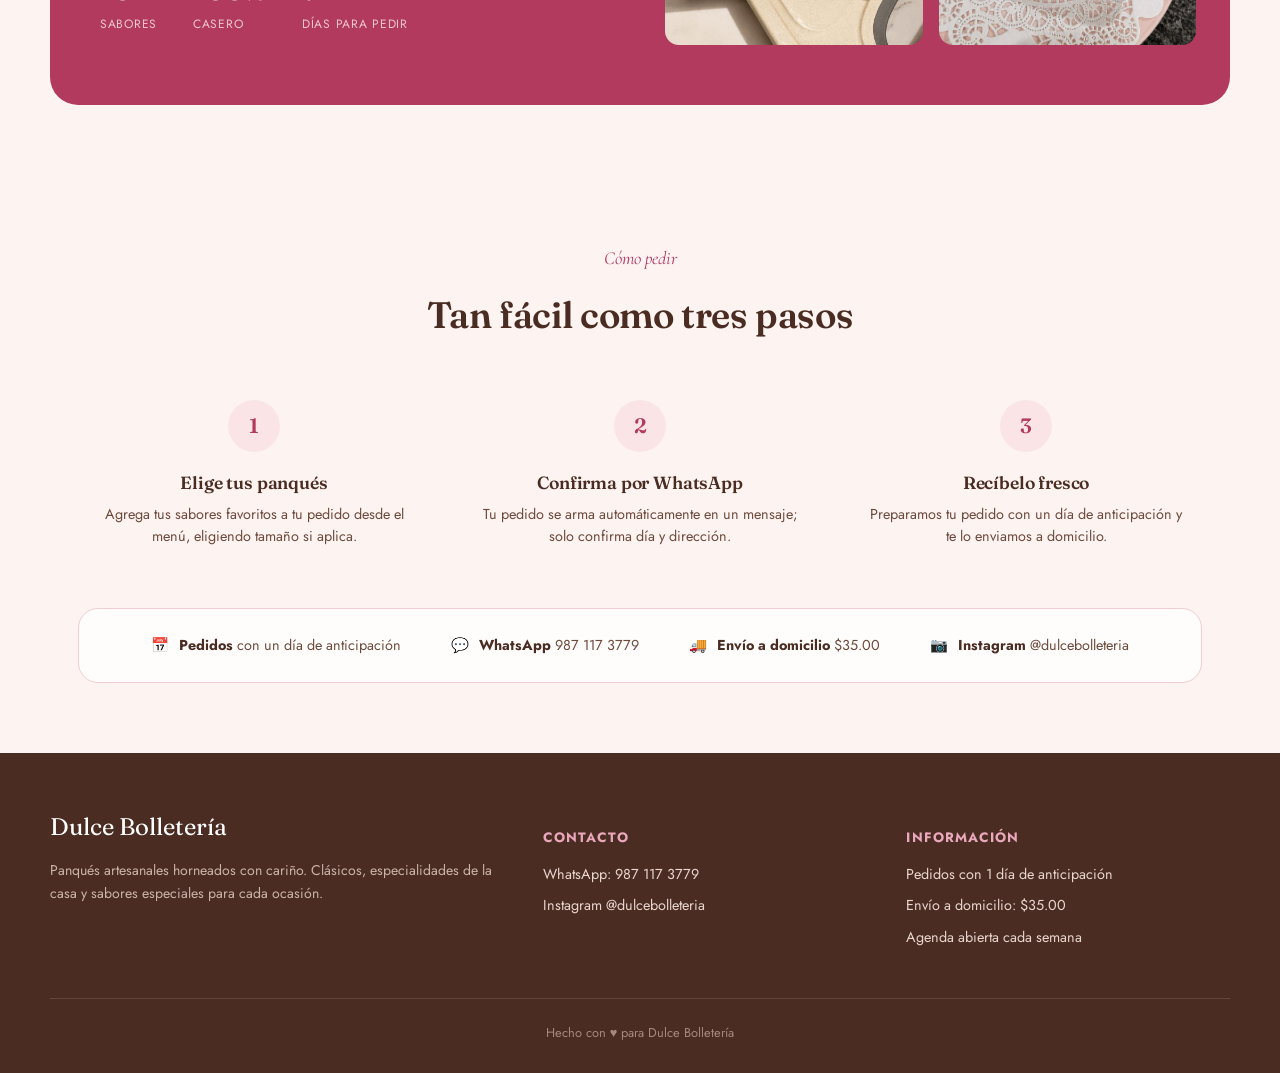
==== commit b997df53: "Update index.html" ====
--- a/index.html
+++ b/index.html
@@ -5,7 +5,7 @@
 <meta name="viewport" content="width=device-width, initial-scale=1.0">
 <title>Dulce Bolletería — Panqués artesanales</title>
 <link rel="icon" type="image/png" href="imgs/logo.jpeg">
-<link rel="apple-touch-icon" href="imgs/favicon-180.png">
+<link rel="apple-touch-icon" href="imgs/logo.jpeg">
 <link rel="preconnect" href="https://fonts.googleapis.com">
 <link href="https://fonts.googleapis.com/css2?family=Cormorant+Garamond:ital,wght@0,500;0,600;0,700;1,500&family=Fraunces:ital,opsz,wght@0,9..144,500;0,9..144,600;1,9..144,500&family=Jost:wght@400;500;600&display=swap" rel="stylesheet">
 <link rel="stylesheet" href="css/style.css">
@@ -31,9 +31,9 @@
 
 <section class="hero">
   <div>
-    <div class="hero-eyebrow"><span class="rule"></span> Horneado a mano, cada semana</div>
+    <div class="hero-eyebrow"><span class="rule"></span> Panqués caseros para compartir</div>
     <h1>Panqués caseros<br>hechos con <em>cariño</em></h1>
-    <p>Repostería artesanal 100% casera. Panqués suaves, esponjosos y clásicos de la casa, listos para endulzar tu semana. Pide con un día de anticipación y recíbelo en tu puerta.</p>
+    <p>Repostería artesanal 100% casera. Panqués suaves, esponjosos y con ingedientes de calidad, listos para endulzar tu semana, elaborados por pedido para garantizar su frescura.</p>
     <div class="hero-ctas">
       <a href="#menu" class="btn-primary">Ver el menú <span class="heart">♥</span></a>
       <a href="https://wa.me/529871173779" target="_blank" class="btn-secondary">Escríbenos por WhatsApp</a>
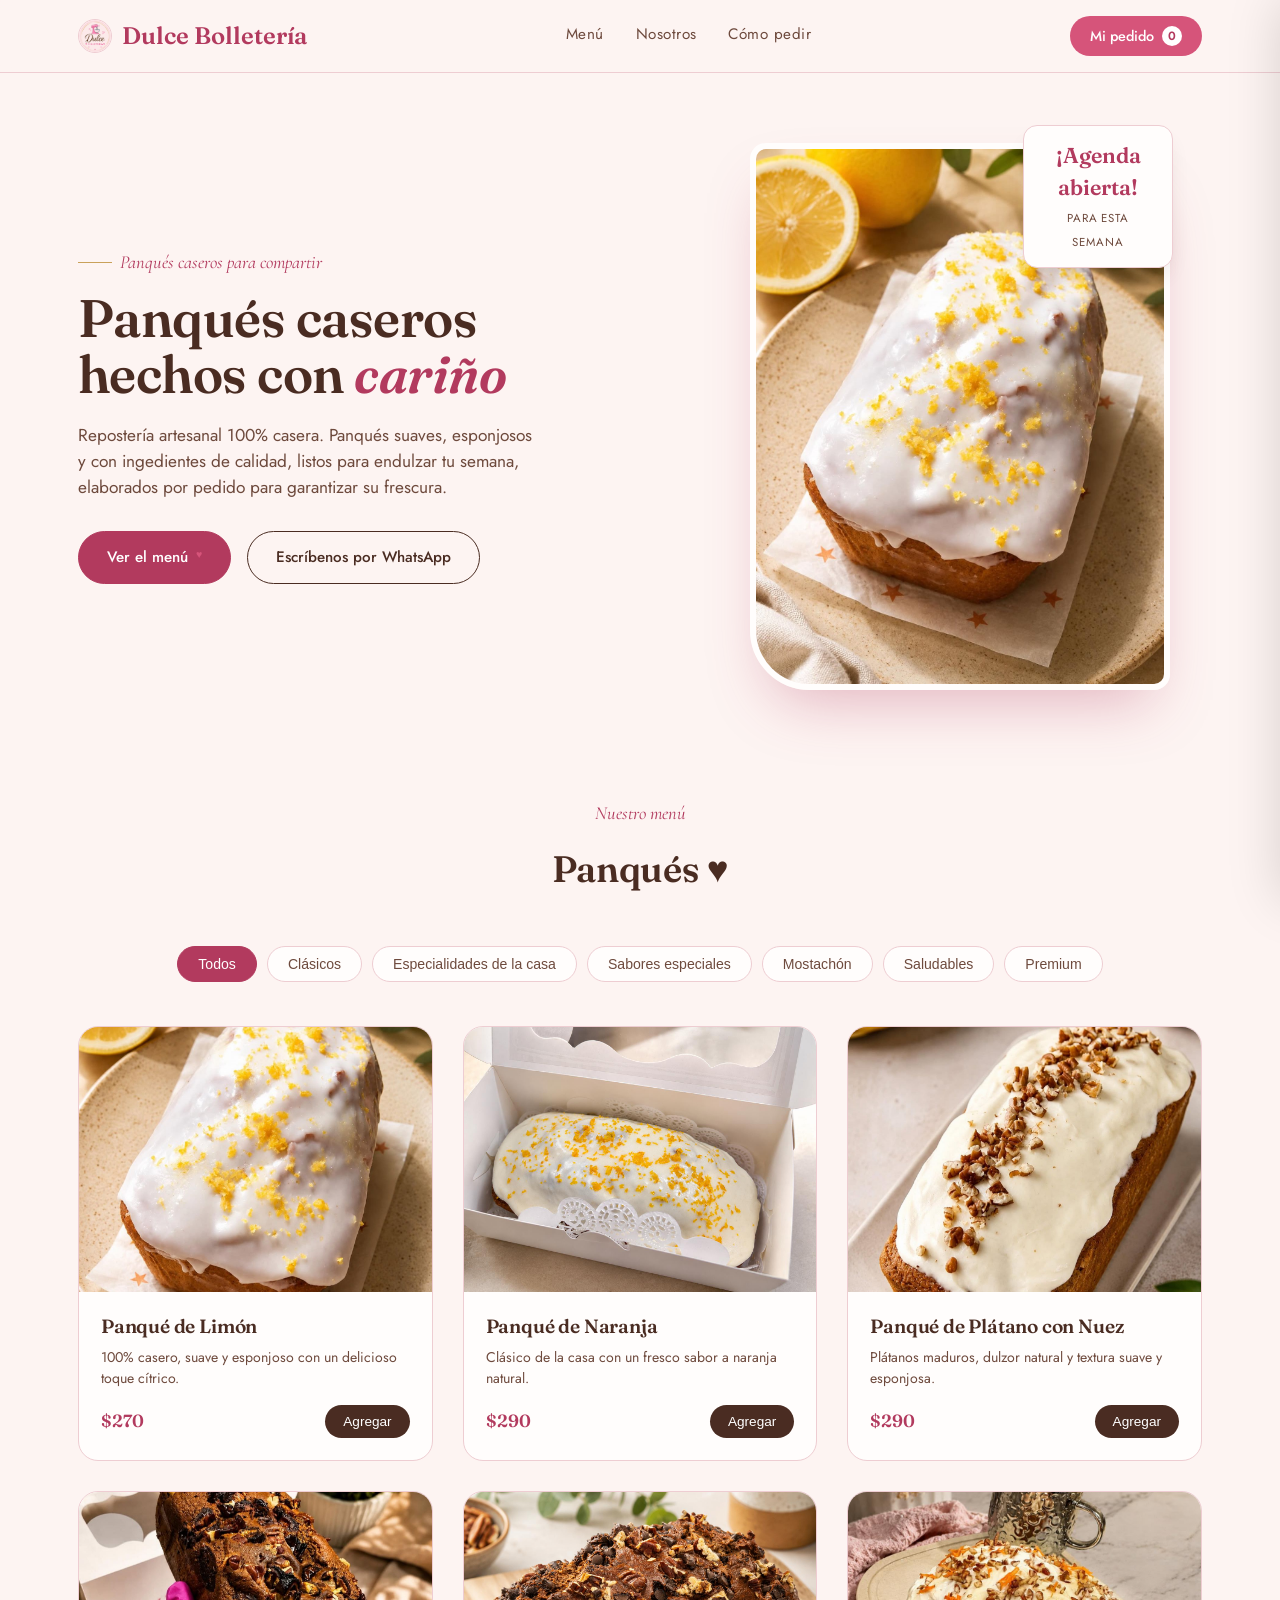
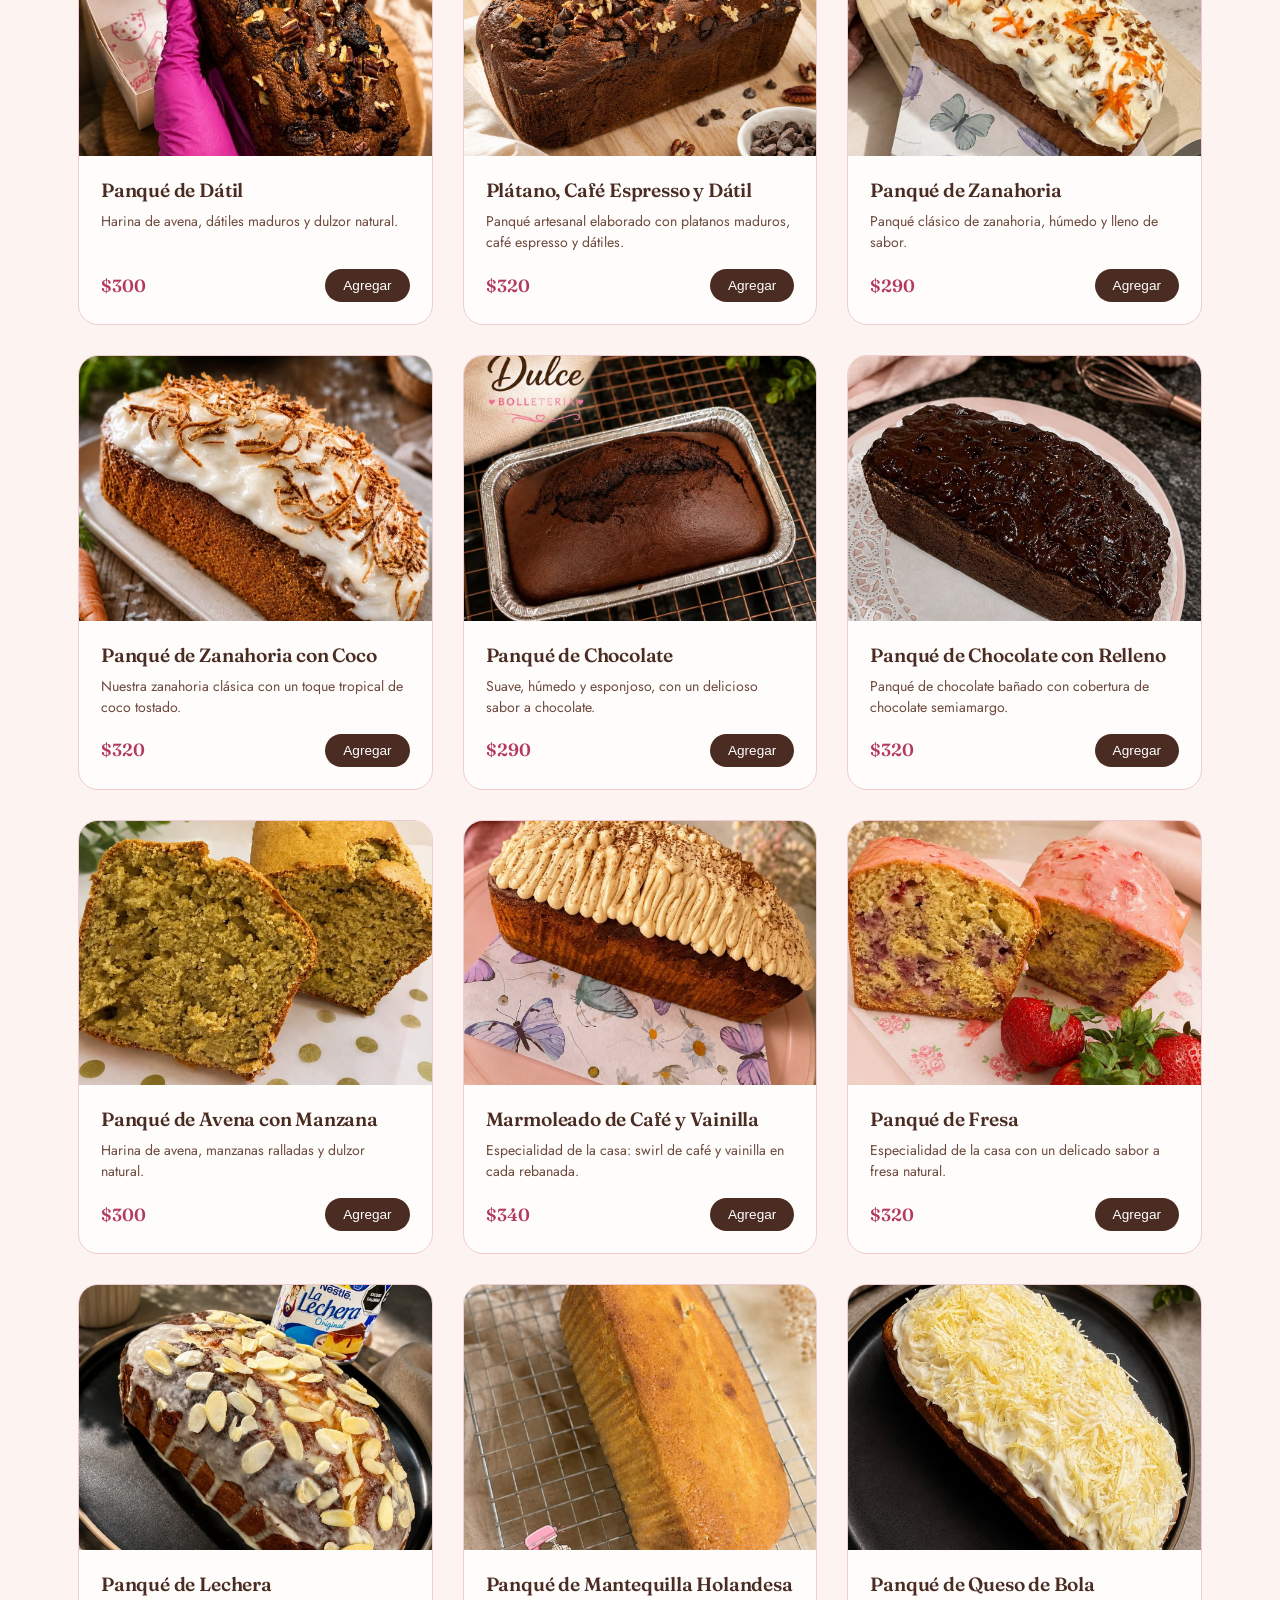
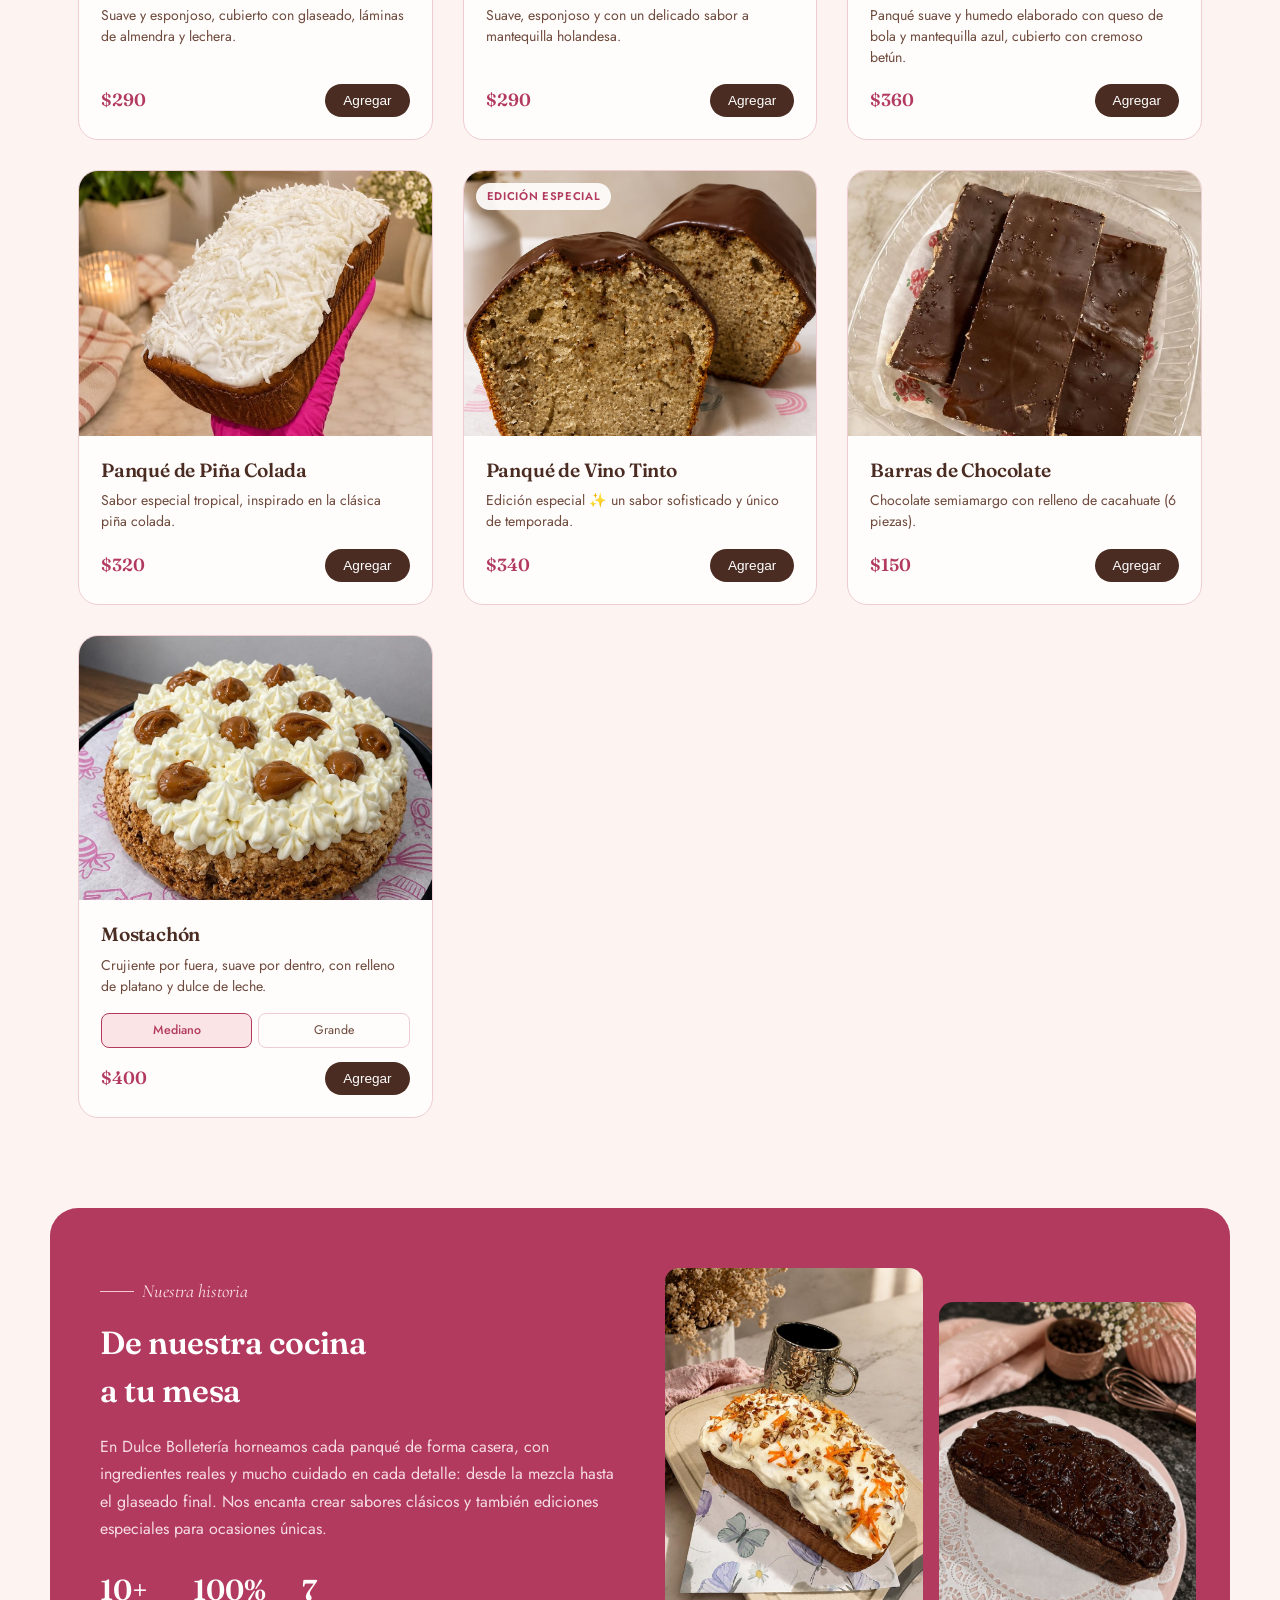
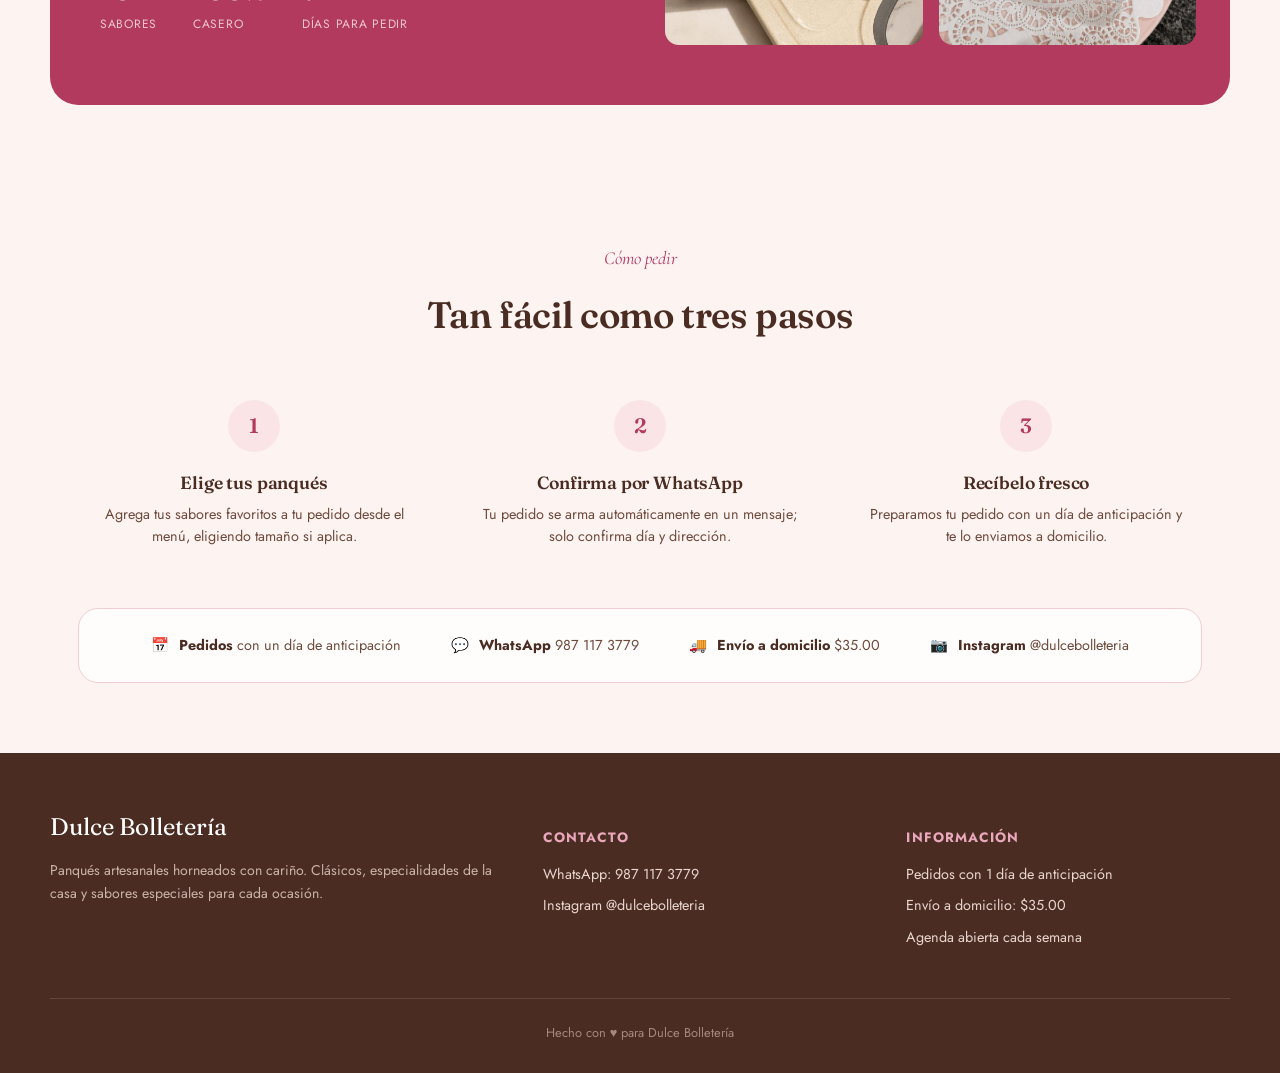
==== commit 2aef39ee: "Add Premium button to category tabs" ====
--- a/index.html
+++ b/index.html
@@ -61,6 +61,7 @@
     <button class="cat-tab" data-filter="especiales">Sabores especiales</button>
     <button class="cat-tab" data-filter="mostachon">Mostachón</button>
     <button class="cat-tab" data-filter="saludables">Saludables</button>
+    <button class="cat-tab" data-filter="premium">Premium</button>
   </div>
 
   <div class="grid" id="productGrid"></div>
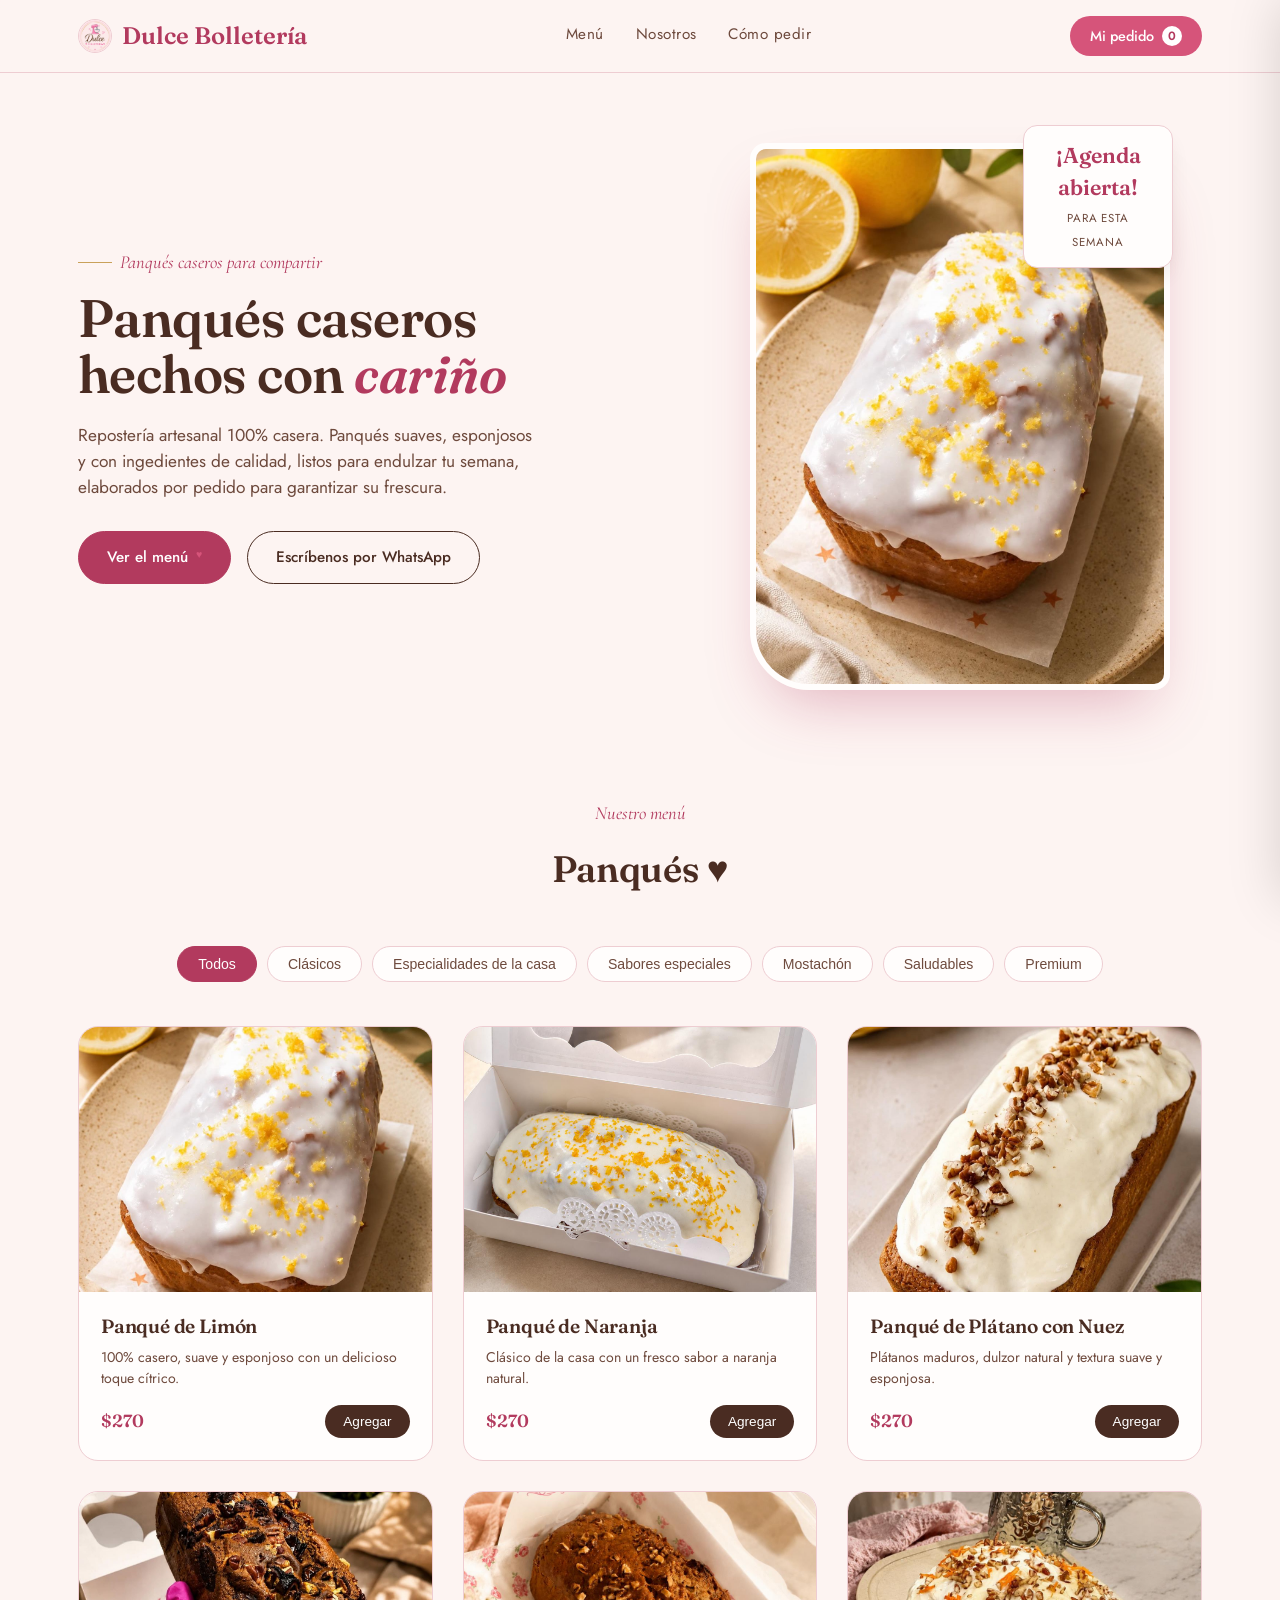
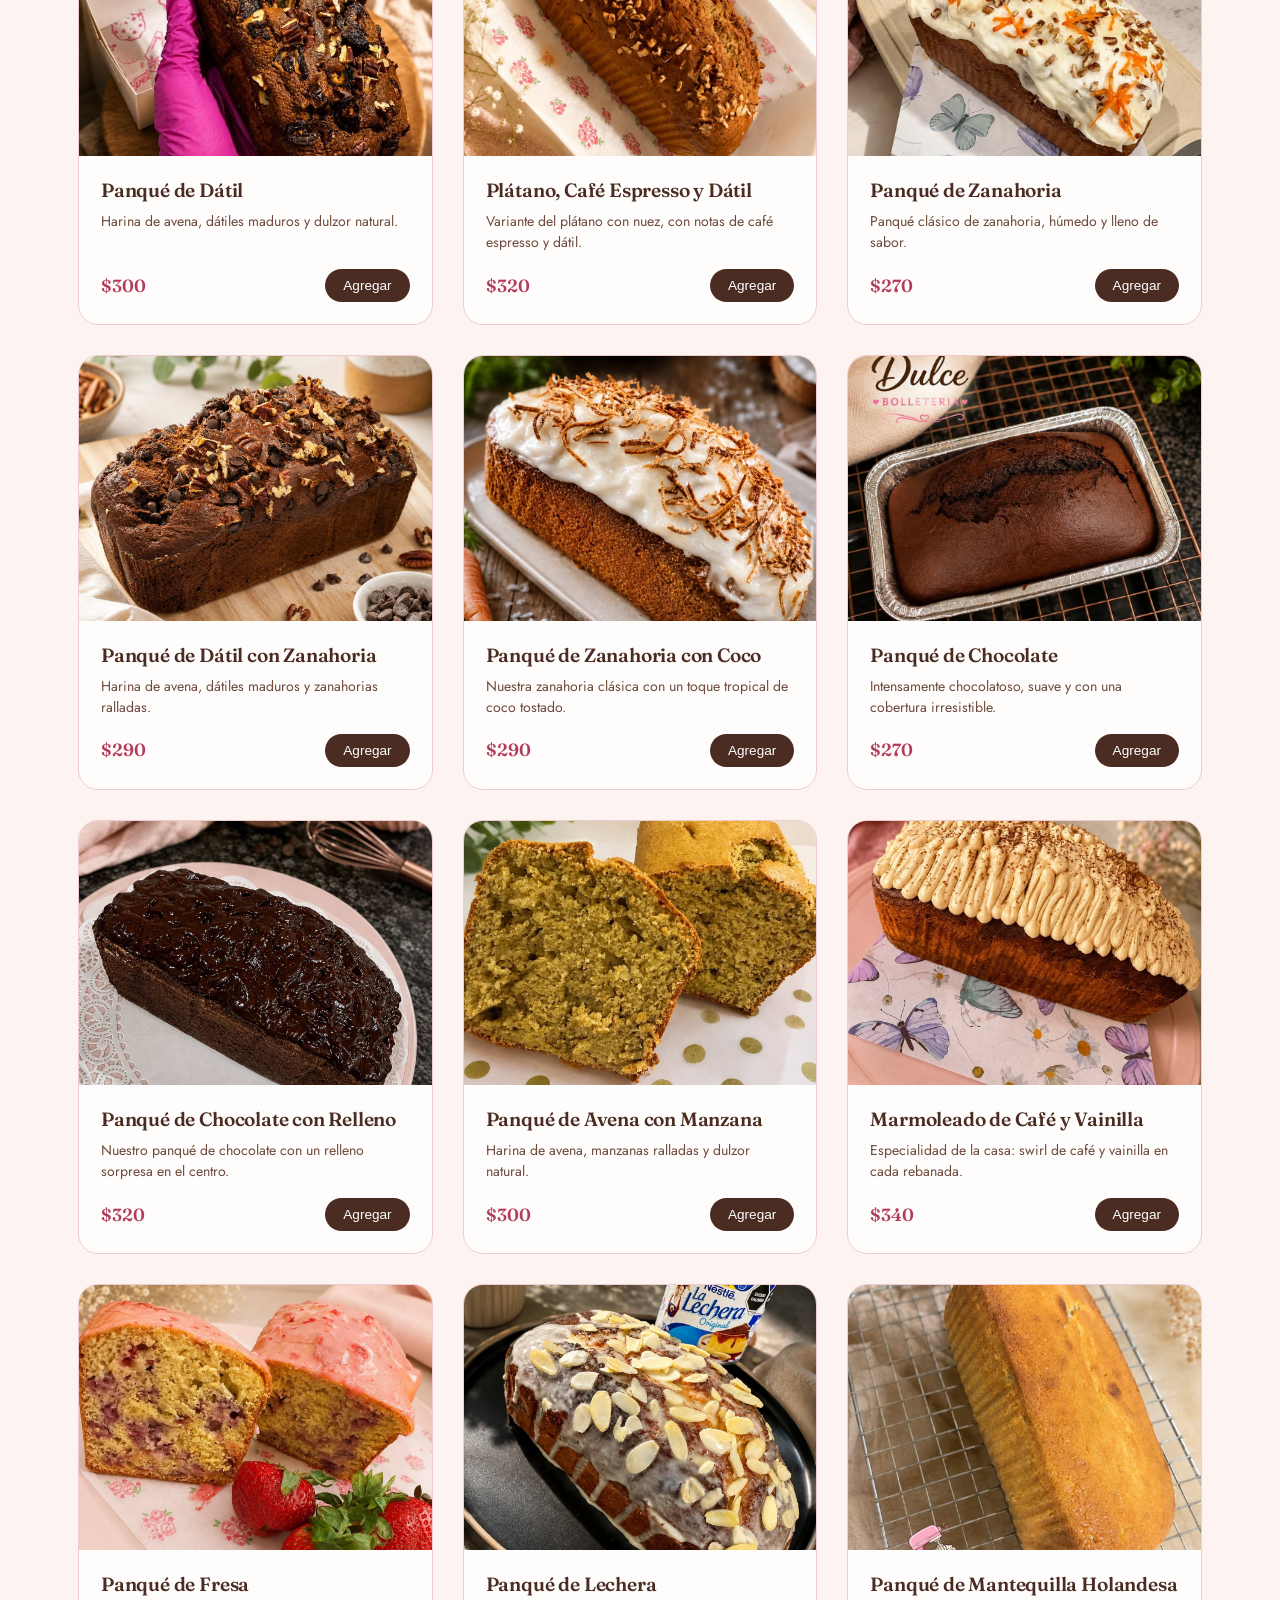
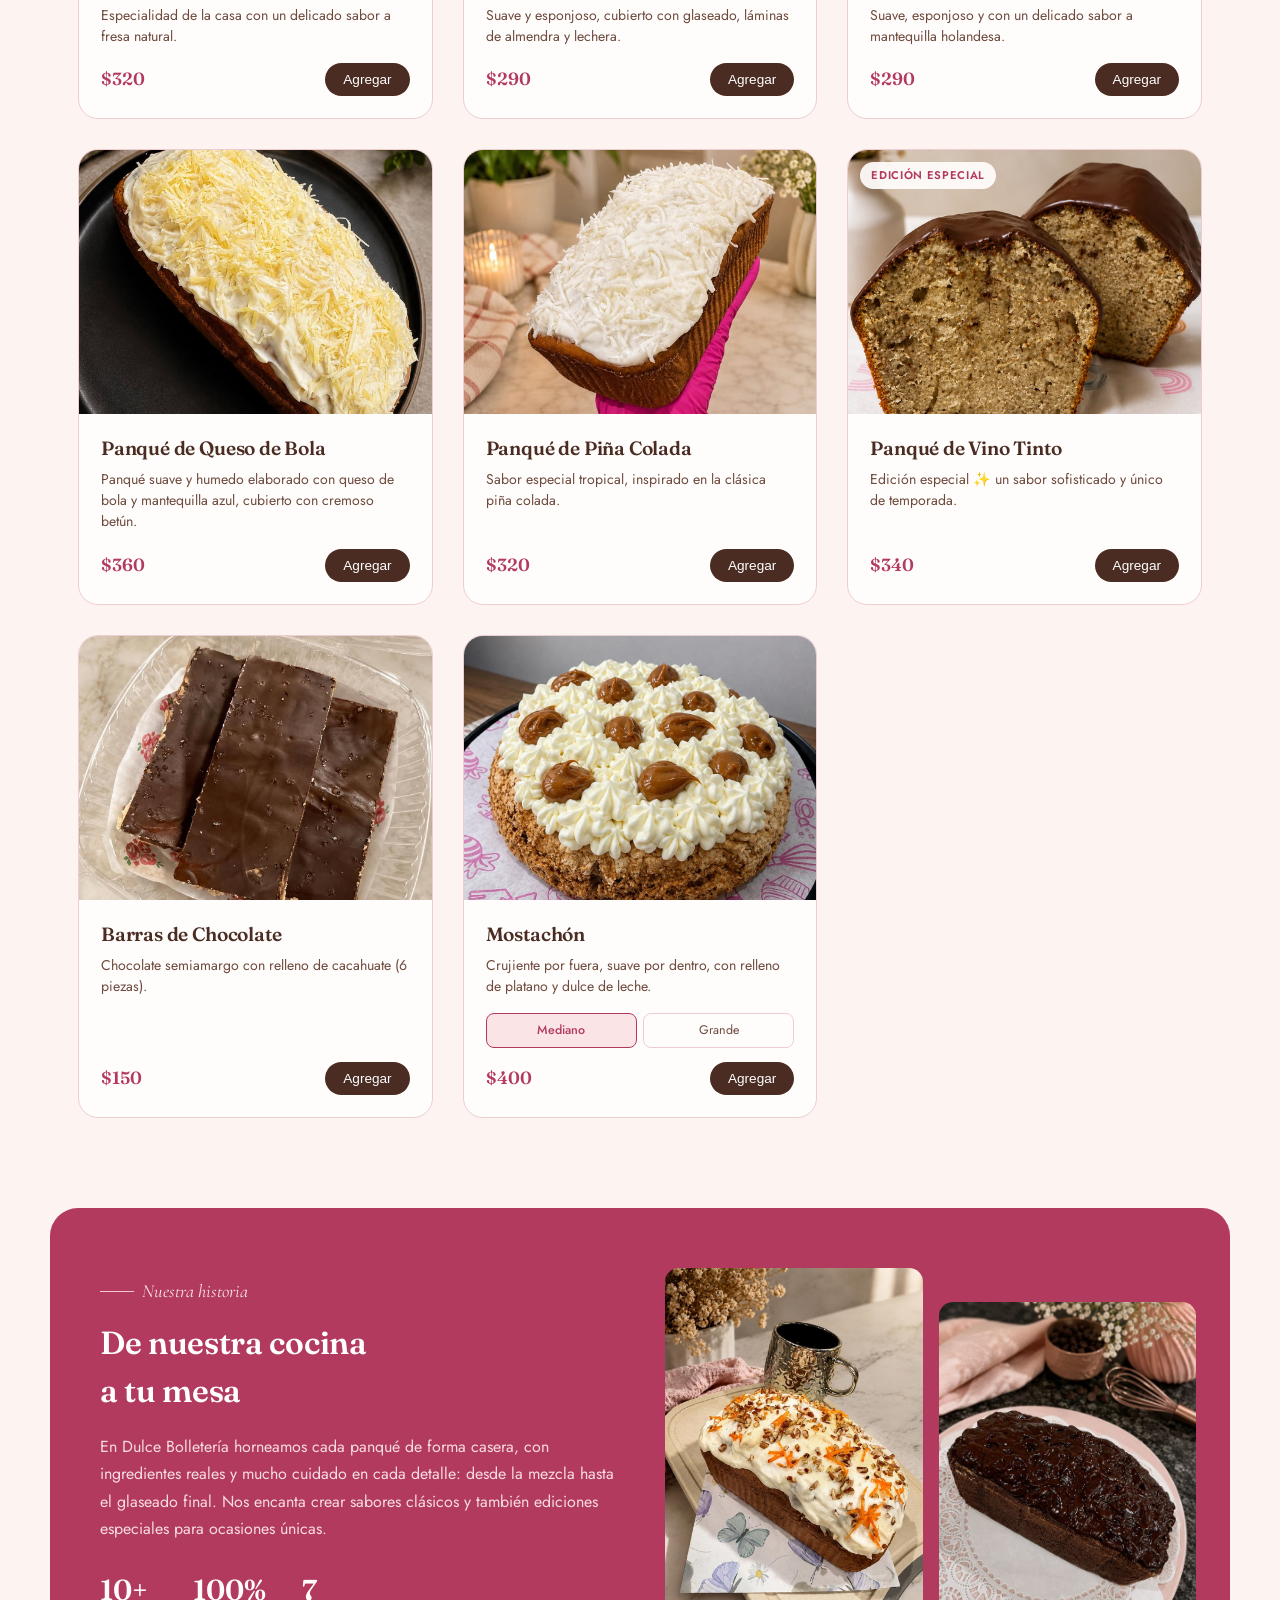
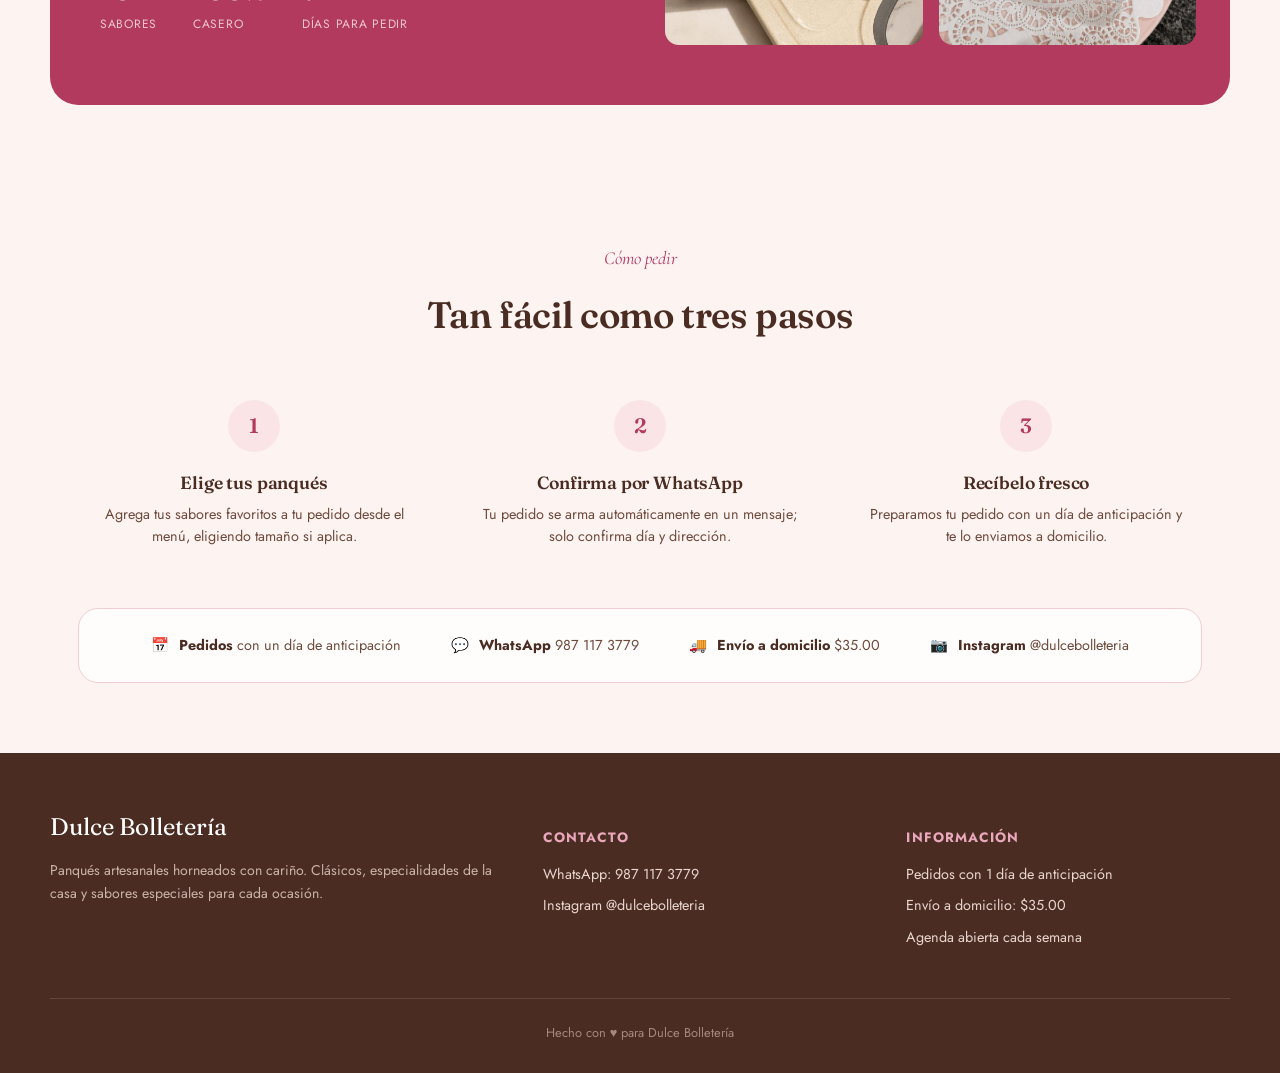
==== commit 6d269a17: "agregar opción de recoger sin costo de envío" ====
--- a/index.html
+++ b/index.html
@@ -151,10 +151,18 @@
     <div class="drawer-empty">Aún no has agregado panqués <span class="heart">♥</span></div>
   </div>
   <div class="drawer-foot">
+    <div class="size-select" id="deliverySelect" style="margin-bottom:14px;">
+      <div class="size-opt sel" data-method="domicilio">Envío a domicilio</div>
+      <div class="size-opt" data-method="recoger">Recoger yo mismo</div>
+    </div>
     <textarea class="drawer-note" id="noteInput" placeholder="Notas para tu pedido (fecha deseada, dirección, etc.)" rows="2"></textarea>
     <div class="drawer-total"><span>Total estimado</span><strong id="totalPrice">$0</strong></div>
     <button class="whatsapp-btn" id="waBtn" onclick="sendOrder()" disabled>
       Enviar pedido por WhatsApp
+    </button>
+    <button class="whatsapp-btn" id="mpBtn" onclick="payWithCard()" disabled
+            style="background:#009ee3; margin-top:10px;">
+      Pagar con tarjeta
     </button>
   </div>
 </div>
@@ -162,4 +170,4 @@
 <script src="js/script.js"></script>
 
 </body>
-</html>
+</html>
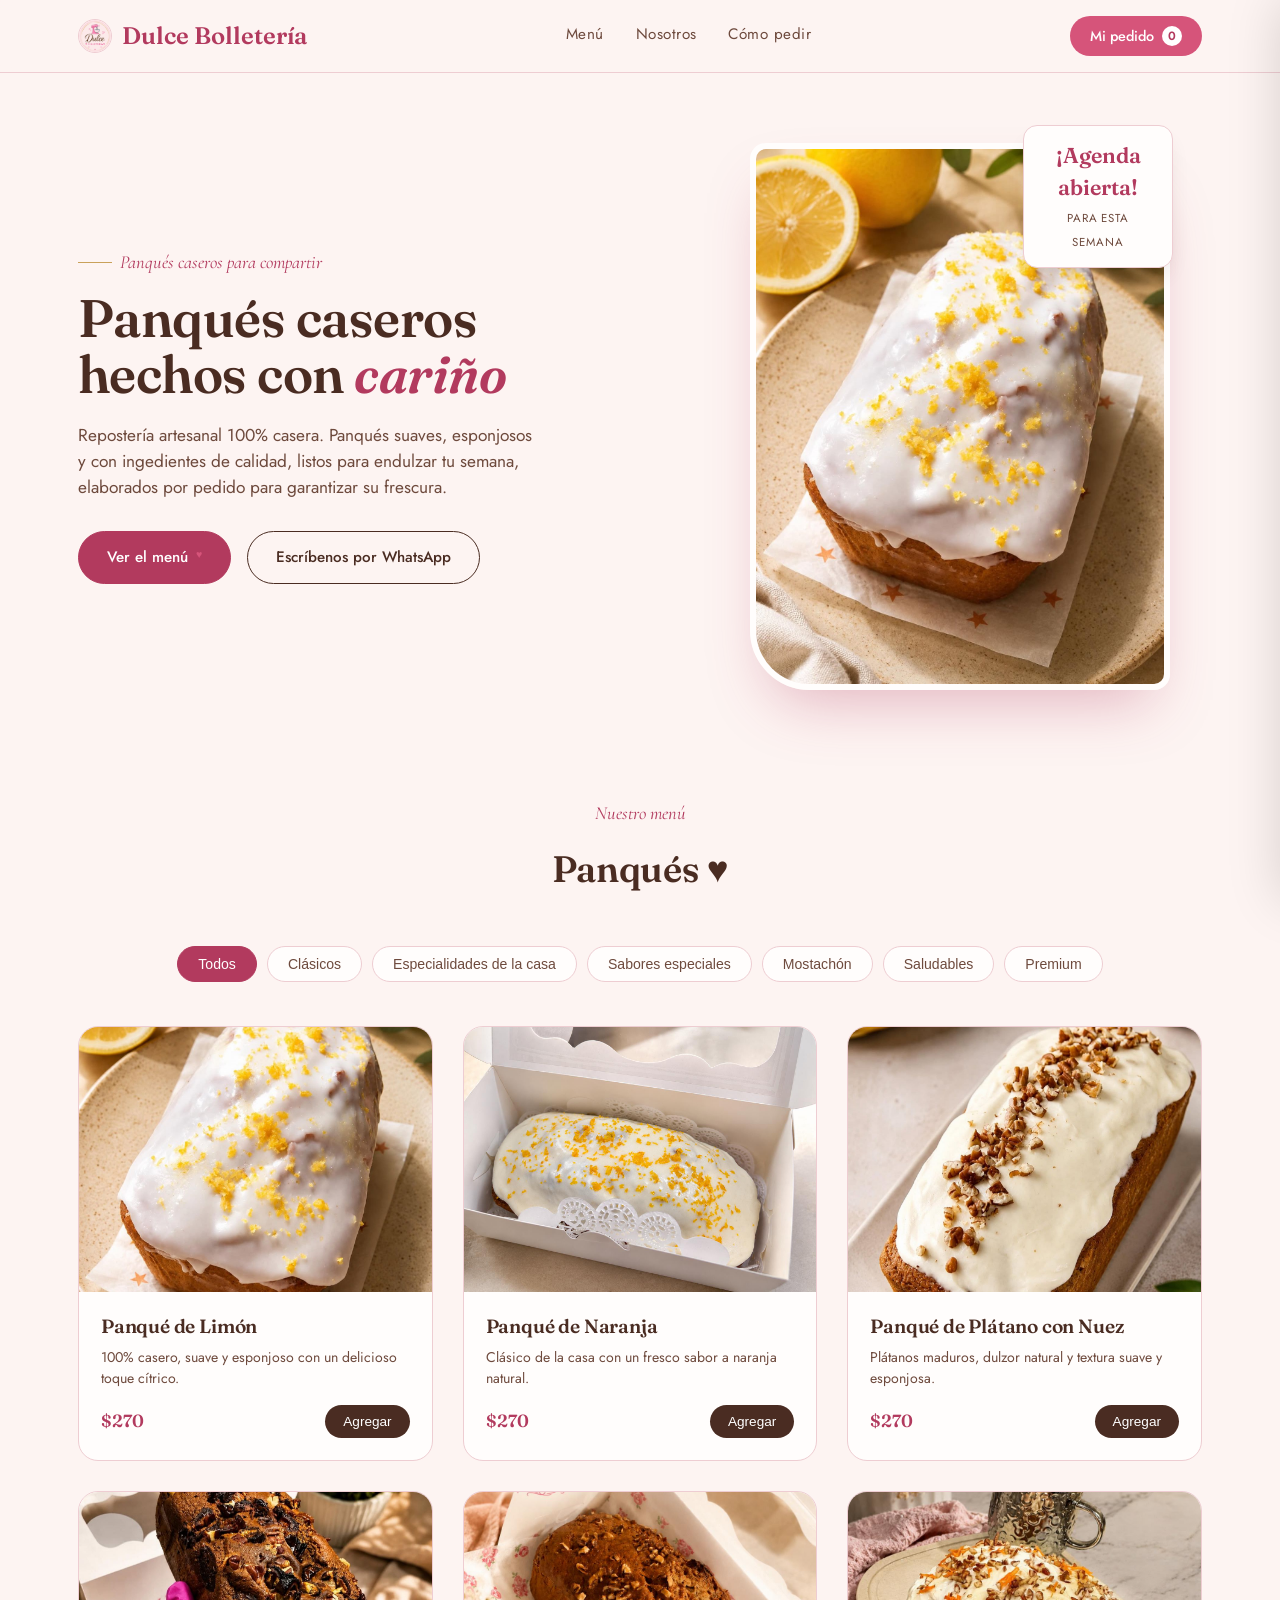
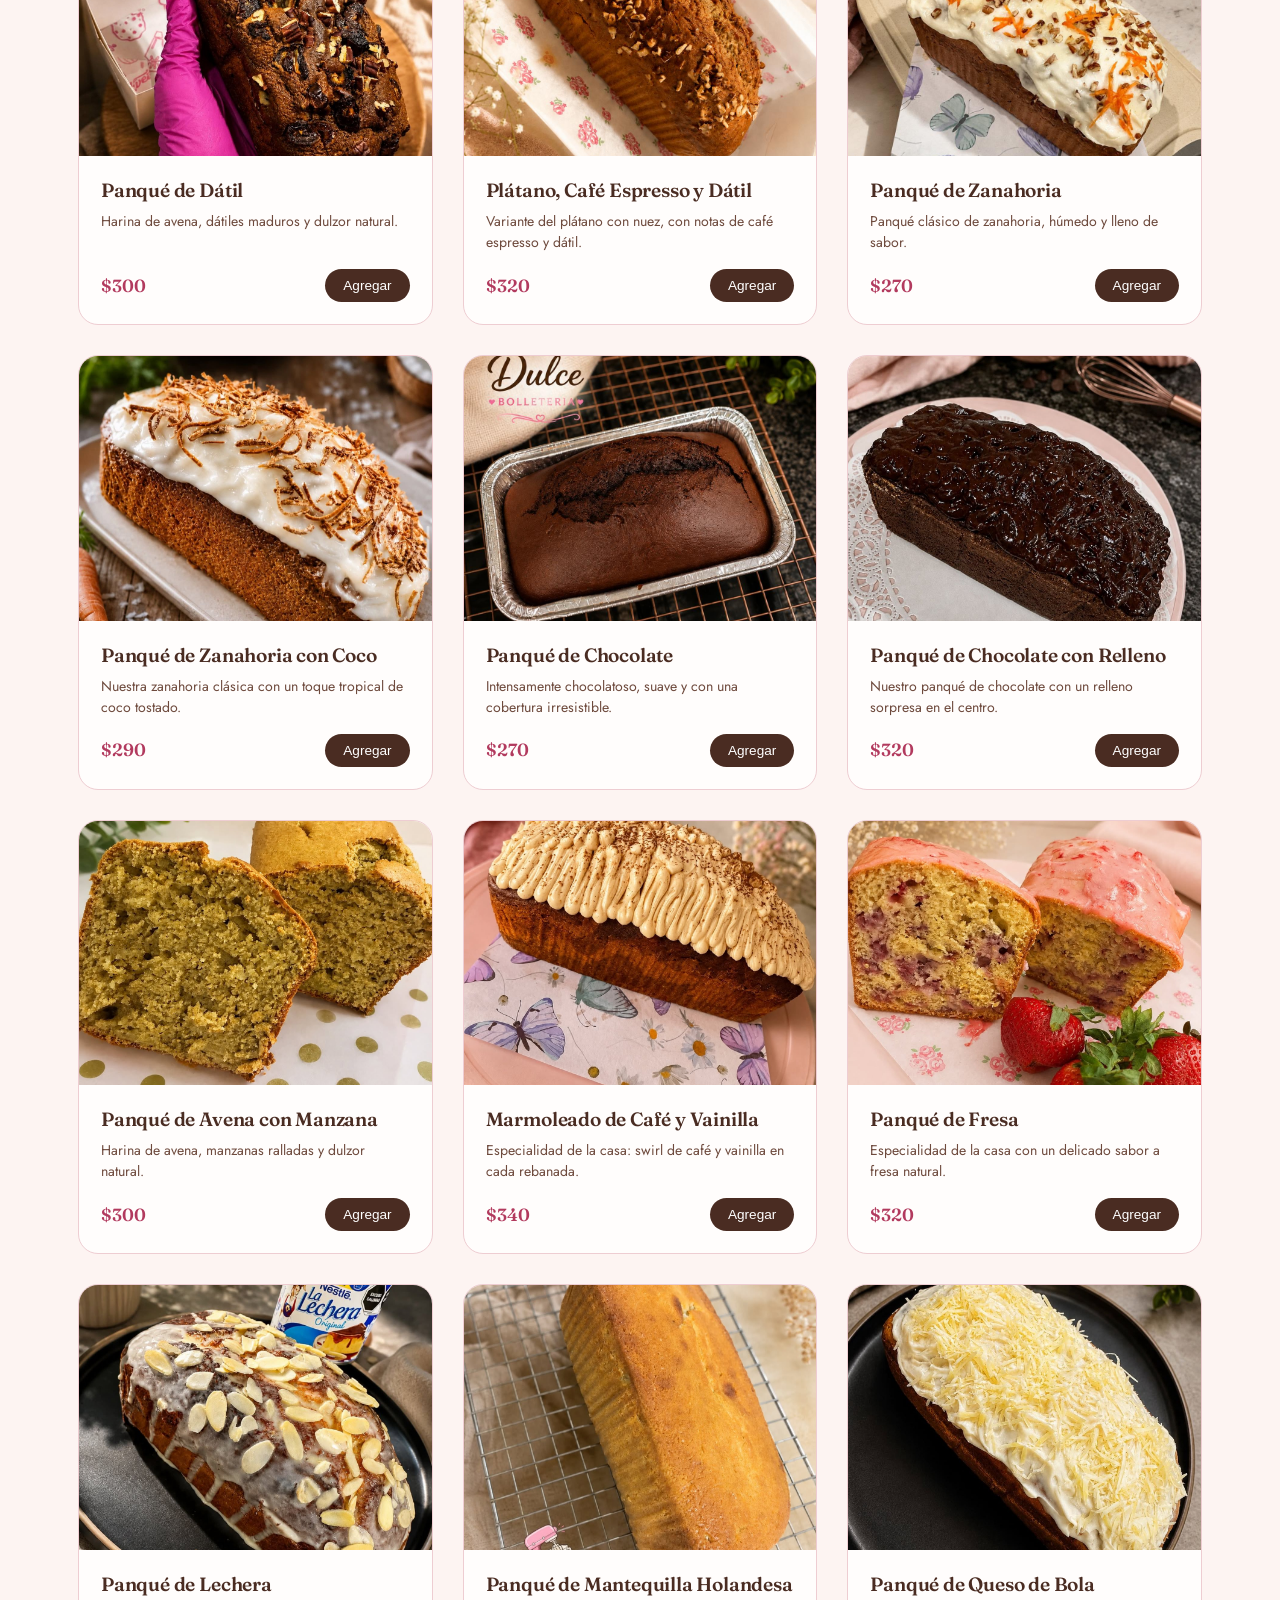
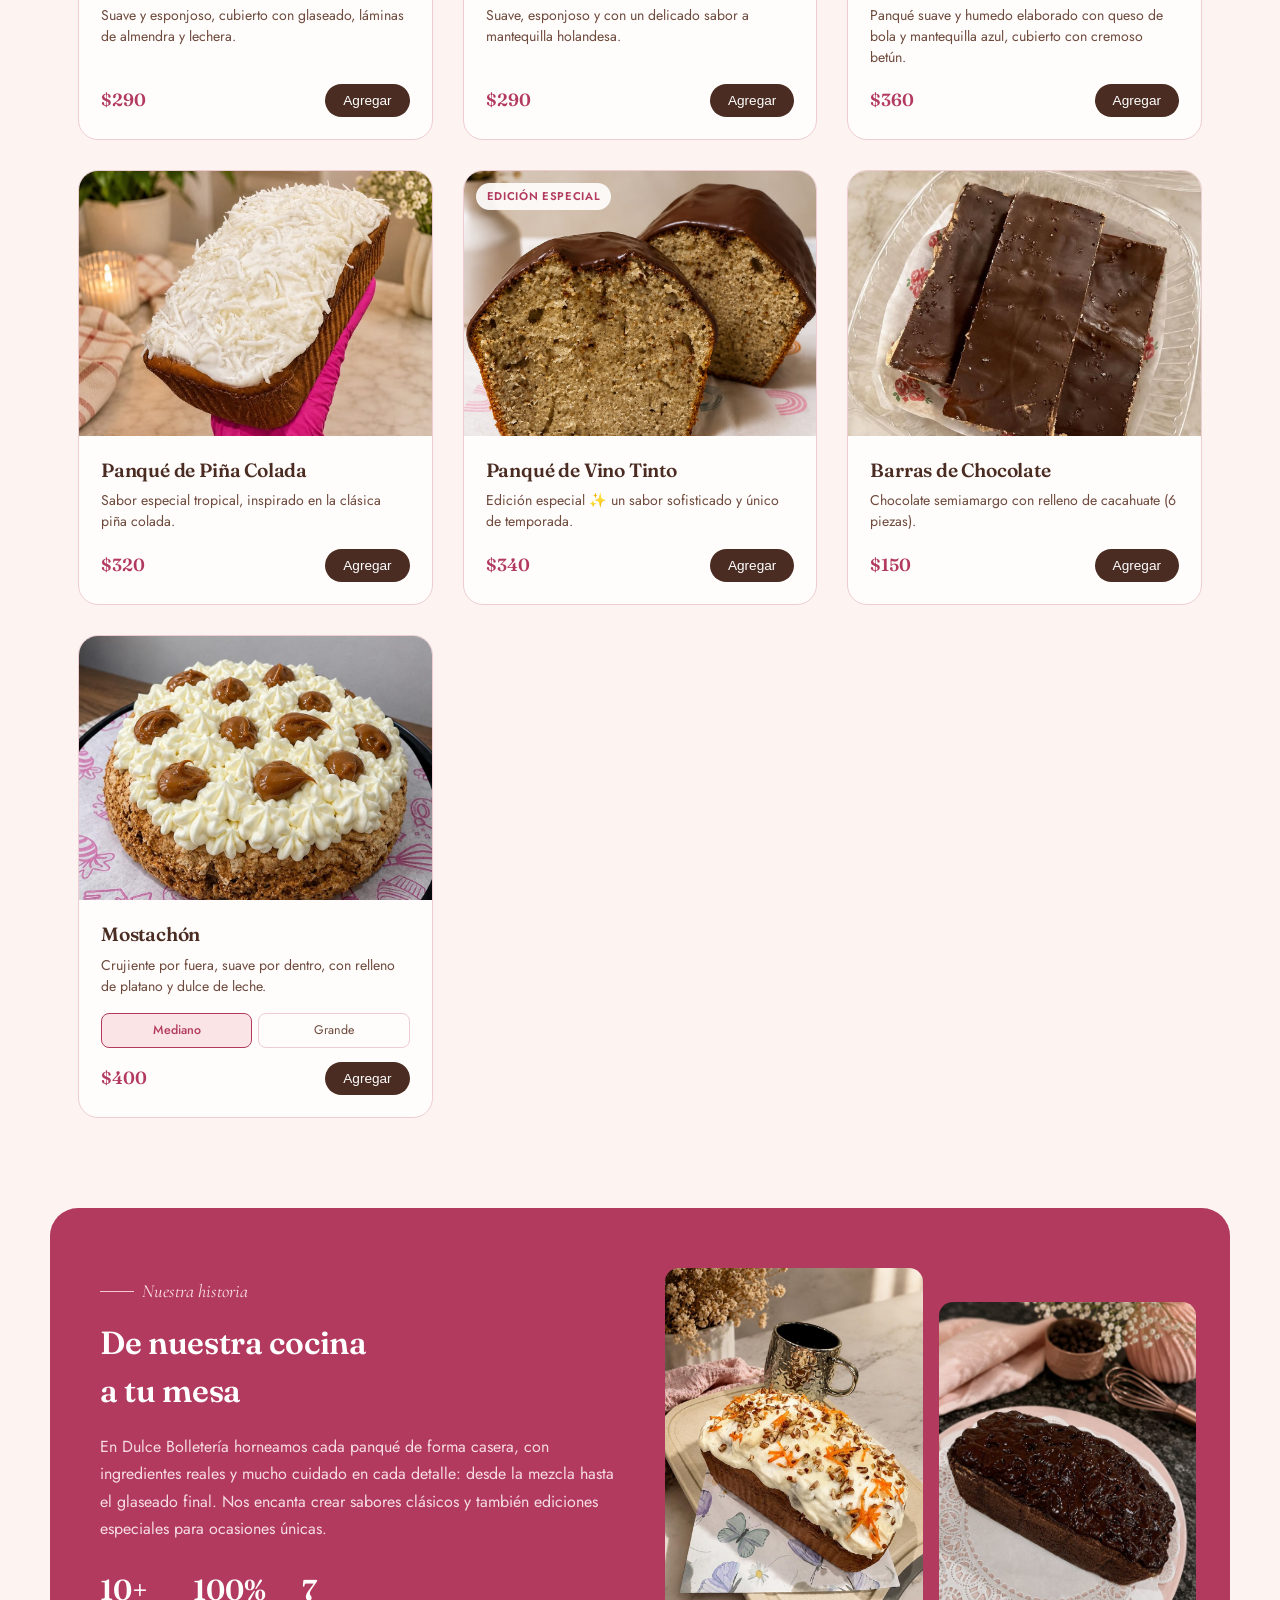
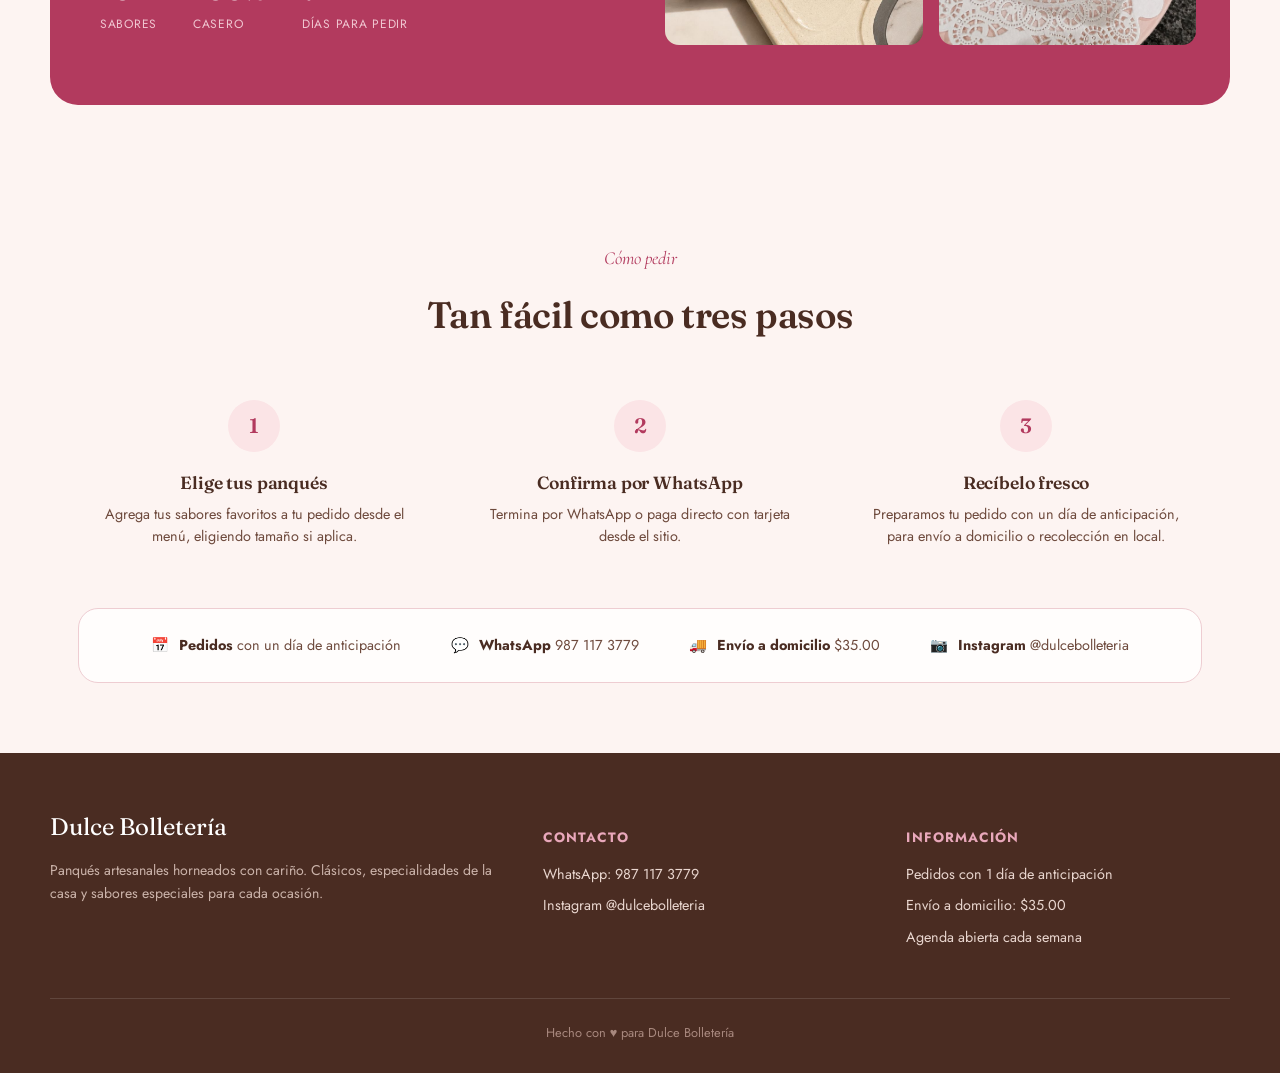
==== commit 1e48f1cb: "pedido change" ====
--- a/index.html
+++ b/index.html
@@ -98,12 +98,12 @@
     <div class="step">
       <div class="num">2</div>
       <h3>Confirma por WhatsApp</h3>
-      <p>Tu pedido se arma automáticamente en un mensaje; solo confirma día y dirección.</p>
+      <p>Termina por WhatsApp o paga directo con tarjeta desde el sitio.</p>
     </div>
     <div class="step">
       <div class="num">3</div>
       <h3>Recíbelo fresco</h3>
-      <p>Preparamos tu pedido con un día de anticipación y te lo enviamos a domicilio.</p>
+      <p>Preparamos tu pedido con un día de anticipación, para envío a domicilio o recolección en local.</p>
     </div>
   </div>
 
@@ -155,6 +155,13 @@
       <div class="size-opt sel" data-method="domicilio">Envío a domicilio</div>
       <div class="size-opt" data-method="recoger">Recoger yo mismo</div>
     </div>
+    <div id="pickupAddress" style="display:none; background:var(--blush); border-radius:10px; padding:10px 12px; font-size:0.82rem; color:var(--cocoa); margin-bottom:14px; line-height:1.5;">
+      📍 <strong>Dirección para recoger:</strong><br>
+      50 Avenida entre 6 y 8 Norte, Col. 10 de Abril<br>
+      Casa blanca de 2 pisos, #381
+    </div>
+    <input type="tel" id="phoneInput" placeholder="Tu número de WhatsApp (10 dígitos)" maxlength="10"
+      style="width:100%; box-sizing:border-box; border:1px solid var(--line); border-radius:10px; padding:10px 12px; font-family:inherit; font-size:0.9rem; margin-bottom:10px; background:white;">
     <textarea class="drawer-note" id="noteInput" placeholder="Notas para tu pedido (fecha deseada, dirección, etc.)" rows="2"></textarea>
     <div class="drawer-total"><span>Total estimado</span><strong id="totalPrice">$0</strong></div>
     <button class="whatsapp-btn" id="waBtn" onclick="sendOrder()" disabled>
